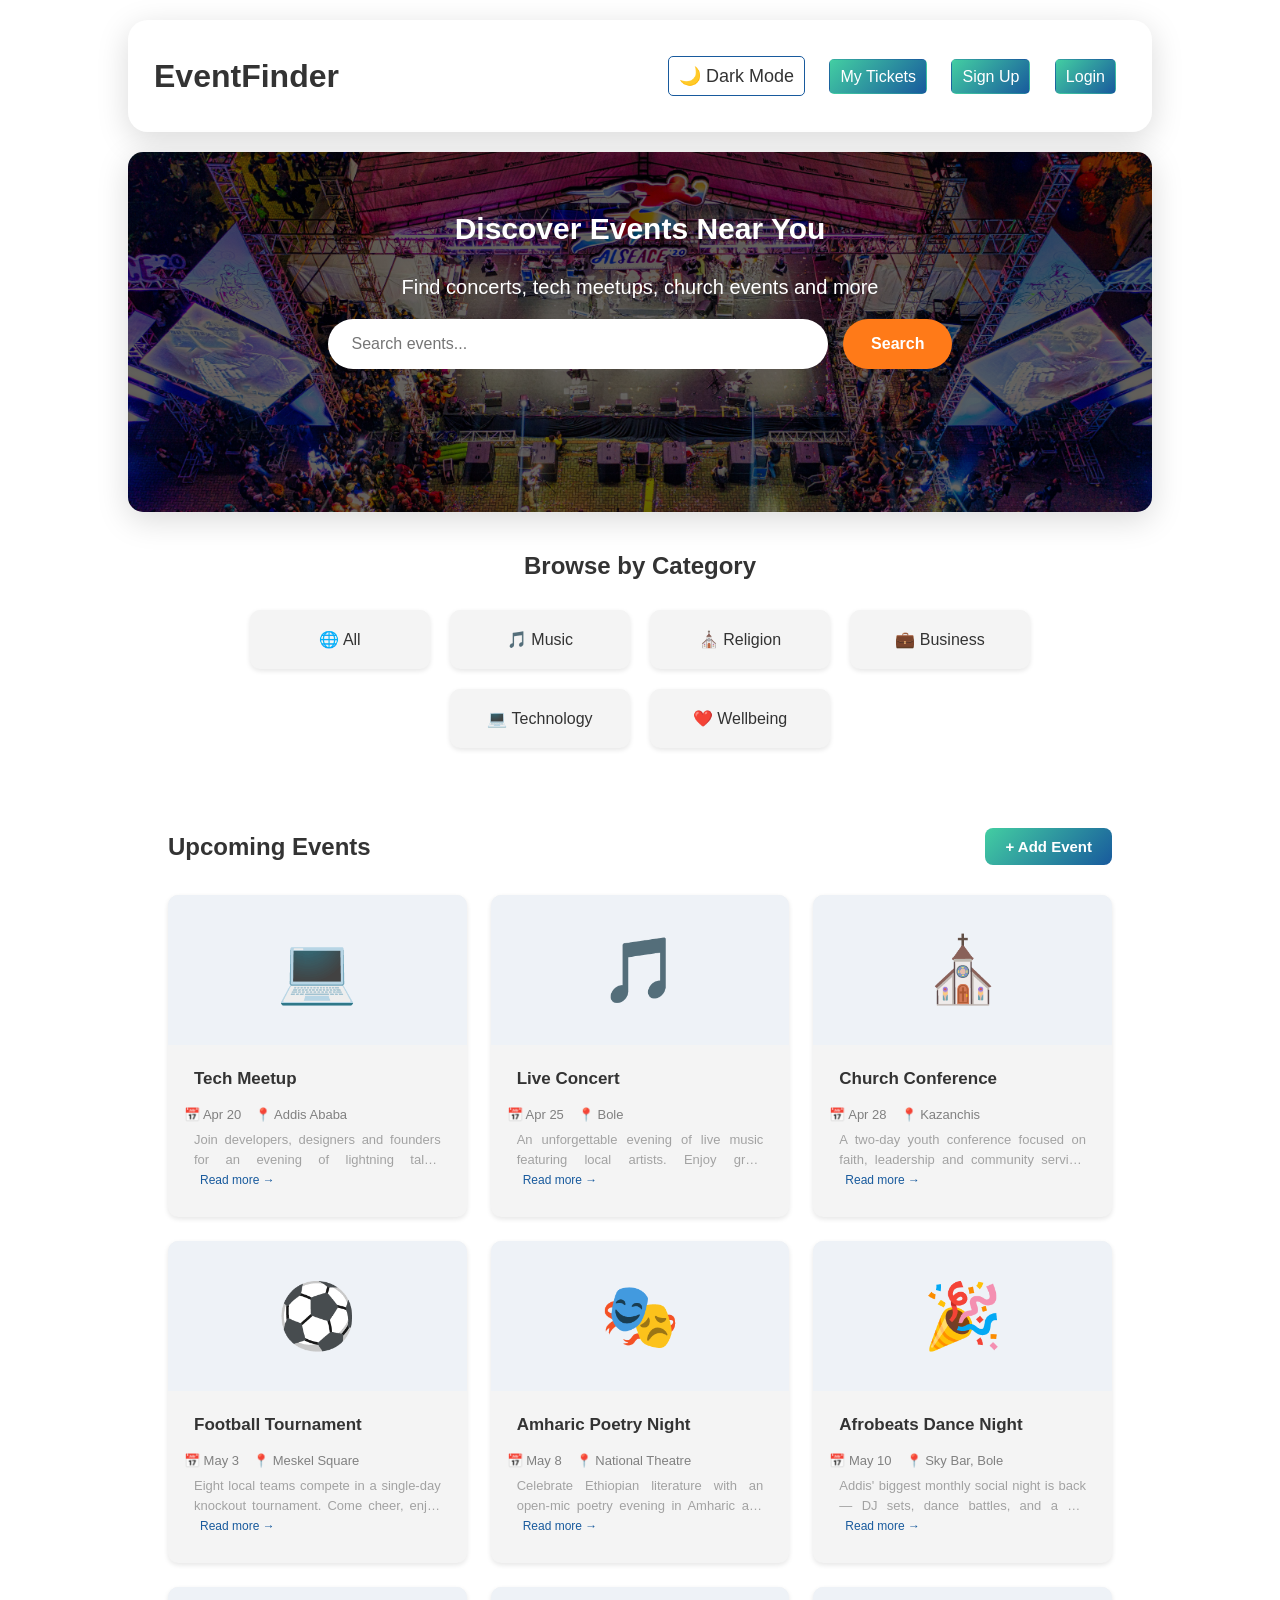
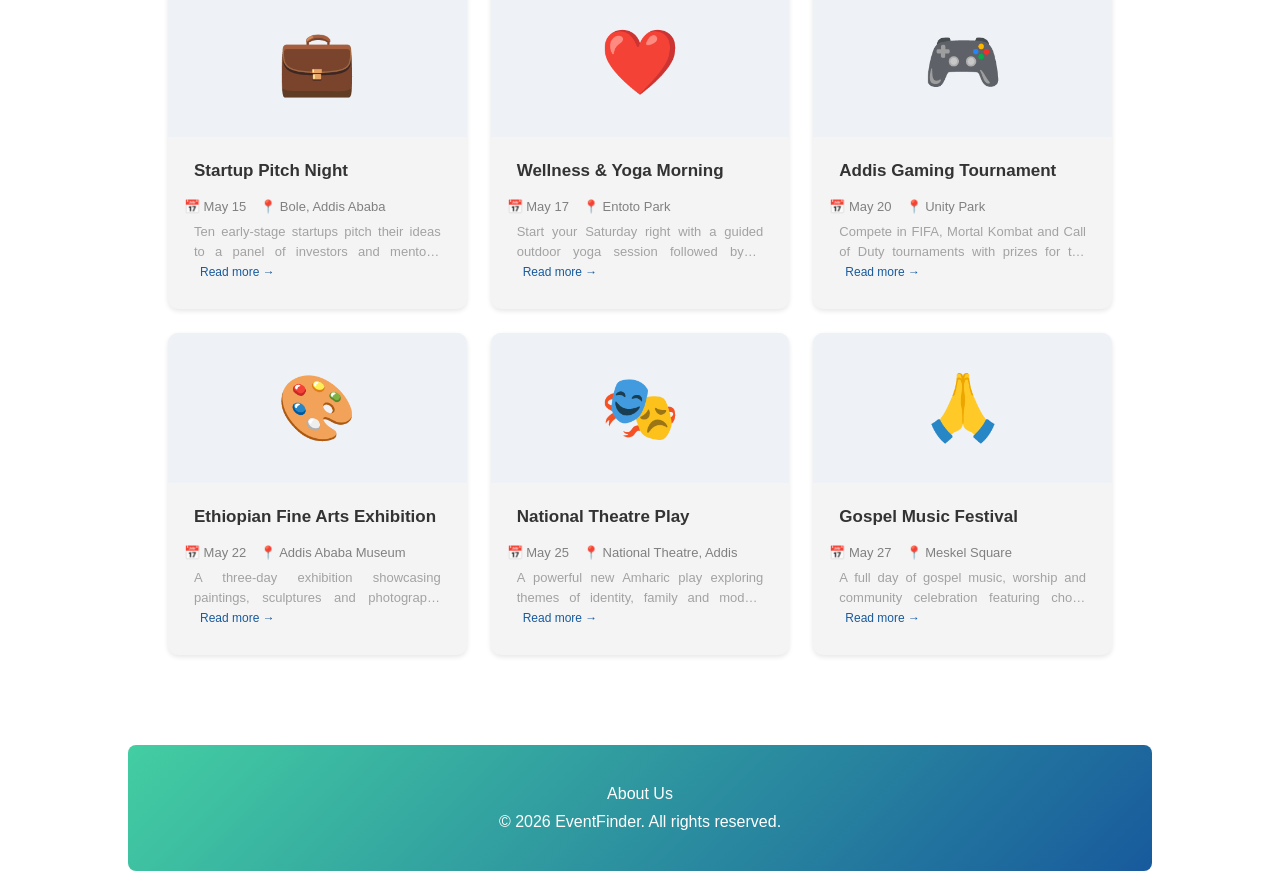
==== index.html @ dfc0f9f6 "final" ====
<!doctype html>
<html lang="en">
  <head>
    <meta charset="UTF-8" />
    <title>Local Event Finder</title>
    <link rel="stylesheet" href="styles/base.css" />
    <link rel="stylesheet" href="styles/responsiveness.css" />
  </head>
  <body>
    <!-- Navbar -->
    <header class="navbar">
      <h1 class="logo">EventFinder</h1>
      <nav>
        <button id="theme-toggle">🌙 Dark Mode</button>
        <a href="my-tickets.html">My Tickets</a>
        <a href="signup.html">Sign Up</a>
        <a href="login.html">Login</a>
      </nav>
    </header>

    <!-- Hero Section -->
    <section class="hero">
      <h2>Discover Events Near You</h2>
      <p>Find concerts, tech meetups, church events and more</p>

      <div class="search-box">
        <input
          type="text"
          id="search-input"
          placeholder="Search events..."
          oninput="searchEvents()"
        />
        <button onclick="searchEvents()">Search</button>
      </div>
    </section>

    <!-- Categories -->
    <section class="categories">
      <h2>Browse by Category</h2>
      <div class="category-list">
        <div class="card" onclick="filterByCategory('all')">🌐 All</div>
        <div class="card" onclick="filterByCategory('music')">🎵 Music</div>
        <div class="card" onclick="filterByCategory('religion')">
          ⛪️ Religion
        </div>
        <div class="card" onclick="filterByCategory('business')">
          💼 Business
        </div>
        <div class="card" onclick="filterByCategory('tech')">💻 Technology</div>
        <div class="card" onclick="filterByCategory('health')">
          ❤️ Wellbeing
        </div>
      </div>
    </section>

    <!-- Events Section -->
    <section class="events">
      <div class="events-header">
        <h2 id="explore">Upcoming Events</h2>
        <button class="add-event-btn" onclick="openAddEventForm()">
          + Add Event
        </button>
      </div>
      <div class="event-grid">
        <div class="event-card" onclick="openModal('tech')">
          <div class="card-img">💻</div>
          <div class="card-body">
            <h3>Tech Meetup</h3>
            <div class="card-meta">
              <span>📅 Apr 20</span>
              <span>📍 Addis Ababa</span>
            </div>
            <p class="card-desc">
              Join developers, designers and founders for an evening of
              lightning talks, networking and demos of the latest projects built
              right here in Addis. Bring your laptop, ideas, and business cards
              — this is one evening you don't want to miss.
            </p>
            <span class="read-more">Read more →</span>
          </div>
        </div>

        <div class="event-card" onclick="openModal('concert')">
          <div class="card-img">🎵</div>
          <div class="card-body">
            <h3>Live Concert</h3>
            <div class="card-meta">
              <span>📅 Apr 25</span>
              <span>📍 Bole</span>
            </div>
            <p class="card-desc">
              An unforgettable evening of live music featuring local artists.
              Enjoy great performances, food stalls, and a vibrant crowd. Doors
              open at 7:00 PM. Come early to grab the best spots near the stage.
            </p>
            <span class="read-more">Read more →</span>
          </div>
        </div>

        <div class="event-card" onclick="openModal('church')">
          <div class="card-img">⛪️</div>
          <div class="card-body">
            <h3>Church Conference</h3>
            <div class="card-meta">
              <span>📅 Apr 28</span>
              <span>📍 Kazanchis</span>
            </div>
            <p class="card-desc">
              A two-day youth conference focused on faith, leadership and
              community service. Featuring workshops, worship sessions and
              keynote speakers from across Ethiopia.
            </p>
            <span class="read-more">Read more →</span>
          </div>
        </div>

        <div class="event-card" onclick="openModal('football')">
          <div class="card-img">⚽️</div>
          <div class="card-body">
            <h3>Football Tournament</h3>
            <div class="card-meta">
              <span>📅 May 3</span>
              <span>📍 Meskel Square</span>
            </div>
            <p class="card-desc">
              Eight local teams compete in a single-day knockout tournament.
              Come cheer, enjoy street food stalls, and join the mini-skills
              challenge at halftime. Entry is 50 ETB.
            </p>
            <span class="read-more">Read more →</span>
          </div>
        </div>

        <div class="event-card" onclick="openModal('poetry')">
          <div class="card-img">🎭</div>
          <div class="card-body">
            <h3>Amharic Poetry Night</h3>
            <div class="card-meta">
              <span>📅 May 8</span>
              <span>📍 National Theatre</span>
            </div>
            <p class="card-desc">
              Celebrate Ethiopian literature with an open-mic poetry evening in
              Amharic and Tigrinya. New voices welcome — sign up to read at the
              door. Light refreshments served.
            </p>
            <span class="read-more">Read more →</span>
          </div>
        </div>

        <div class="event-card" onclick="openModal('dance')">
          <div class="card-img">🎉</div>
          <div class="card-body">
            <h3>Afrobeats Dance Night</h3>
            <div class="card-meta">
              <span>📅 May 10</span>
              <span>📍 Sky Bar, Bole</span>
            </div>
            <p class="card-desc">
              Addis' biggest monthly social night is back — DJ sets, dance
              battles, and a bar serving cocktails all night. 21+ only. Tickets
              sell out fast so grab yours early.
            </p>
            <span class="read-more">Read more →</span>
          </div>
        </div>

        <div class="event-card" onclick="openModal('business')">
          <div class="card-img">💼</div>
          <div class="card-body">
            <h3>Startup Pitch Night</h3>
            <div class="card-meta">
              <span>📅 May 15</span>
              <span>📍 Bole, Addis Ababa</span>
            </div>
            <p class="card-desc">
              Ten early-stage startups pitch their ideas to a panel of investors
              and mentors. Network with founders and the local business
              community after the pitches. Free entry for audience members.
            </p>
            <span class="read-more">Read more →</span>
          </div>
        </div>

        <div class="event-card" onclick="openModal('health')">
          <div class="card-img">❤️</div>
          <div class="card-body">
            <h3>Wellness & Yoga Morning</h3>
            <div class="card-meta">
              <span>📅 May 17</span>
              <span>📍 Entoto Park</span>
            </div>
            <p class="card-desc">
              Start your Saturday right with a guided outdoor yoga session
              followed by a nutrition talk and healthy breakfast. Open to all
              fitness levels. Bring your mat and a friend.
            </p>
            <span class="read-more">Read more →</span>
          </div>
        </div>

        <div class="event-card" onclick="openModal('gaming')">
          <div class="card-img">🎮</div>
          <div class="card-body">
            <h3>Addis Gaming Tournament</h3>
            <div class="card-meta">
              <span>📅 May 20</span>
              <span>📍 Unity Park</span>
            </div>
            <p class="card-desc">
              Compete in FIFA, Mortal Kombat and Call of Duty tournaments with
              prizes for top players. Casual gaming stations also available.
              Food and drinks on site all day long.
            </p>
            <span class="read-more">Read more →</span>
          </div>
        </div>

        <div class="event-card" onclick="openModal('finearts')">
          <div class="card-img">🎨</div>
          <div class="card-body">
            <h3>Ethiopian Fine Arts Exhibition</h3>
            <div class="card-meta">
              <span>📅 May 22</span>
              <span>📍 Addis Ababa Museum</span>
            </div>
            <p class="card-desc">
              A three-day exhibition showcasing paintings, sculptures and
              photography from over 30 Ethiopian artists. Guided tours every two
              hours. Entry is 80 ETB.
            </p>
            <span class="read-more">Read more →</span>
          </div>
        </div>

        <div class="event-card" onclick="openModal('theatre')">
          <div class="card-img">🎭</div>
          <div class="card-body">
            <h3>National Theatre Play</h3>
            <div class="card-meta">
              <span>📅 May 25</span>
              <span>📍 National Theatre, Addis</span>
            </div>
            <p class="card-desc">
              A powerful new Amharic play exploring themes of identity, family
              and modern Ethiopian life. Performed over three nights. Book your
              seat early as it sells out fast.
            </p>
            <span class="read-more">Read more →</span>
          </div>
        </div>

        <div class="event-card" onclick="openModal('gospel')">
          <div class="card-img">🙏</div>
          <div class="card-body">
            <h3>Gospel Music Festival</h3>
            <div class="card-meta">
              <span>📅 May 27</span>
              <span>📍 Meskel Square</span>
            </div>
            <p class="card-desc">
              A full day of gospel music, worship and community celebration
              featuring choirs and solo artists from across Ethiopia. Free entry
              for all. Come with family and friends.
            </p>
            <span class="read-more">Read more →</span>
          </div>
        </div>
      </div>
    </section>

    <!-- Footer -->
    <footer>
      <a href="about-us.html">About Us</a>
      <p>© 2026 EventFinder. All rights reserved.</p>
    </footer>

    <script src="scripts/theme.js"></script>

    <!-- ADD EVENT FORM -->
    <div
      id="add-event-overlay"
      onclick="closeAddEventForm(event)"
      style="
        display: none;
        position: fixed;
        inset: 0;
        background: rgba(0, 0, 0, 0.6);
        z-index: 999;
        align-items: center;
        justify-content: center;
        padding: 20px;
      "
    >
      <div
        style="
          background: #fff;
          border-radius: 16px;
          max-width: 500px;
          width: 100%;
          position: relative;
          padding: 30px;
        "
      >
        <button
          onclick="closeAddEventFormDirect()"
          style="
            position: absolute;
            top: 12px;
            right: 14px;
            background: rgba(0, 0, 0, 0.4);
            color: #fff;
            border: none;
            border-radius: 50%;
            width: 32px;
            height: 32px;
            font-size: 16px;
            cursor: pointer;
          "
        >
          ✕
        </button>

        <h2 style="margin-bottom: 20px">➕ Add New Event</h2>

        <div class="form-group">
          <label>Event Name</label>
          <input
            type="text"
            id="new-event-name"
            placeholder="e.g. Jazz Night in Addis"
          />
        </div>

        <div class="form-group">
          <label>Category</label>
          <select
            id="new-event-category"
            style="
              width: 100%;
              padding: 12px;
              border: 1px solid #ddd;
              border-radius: 8px;
              font-size: 14px;
              background: var(--bg);
              color: var(--text);
            "
          >
            <option value="music">🎵 Music</option>
            <option value="religion">⛪️ Religion</option>
            <option value="business">💼 Business</option>
            <option value="tech">💻 Technology</option>
            <option value="health">❤️ Wellbeing</option>
            <option value="sports">⚽️ Sports</option>
            <option value="theatre">🎭 Theatre</option>
            <option value="finearts">🎨 Fine Arts</option>
            <option value="gaming">🎮 Gaming</option>
            <option value="social">🎉 Social</option>
          </select>
        </div>

        <div class="form-group">
          <label>Location</label>
          <input
            type="text"
            id="new-event-location"
            placeholder="e.g. Bole, Addis Ababa"
          />
        </div>

        <div class="form-group">
          <label>Date</label>
          <input type="date" id="new-event-date" />
        </div>

        <div class="form-group">
          <label>Description</label>
          <textarea
            id="new-event-desc"
            placeholder="Describe the event..."
            style="
              width: 100%;
              padding: 12px;
              border: 1px solid #ddd;
              border-radius: 8px;
              font-size: 14px;
              background: var(--bg);
              color: var(--text);
              height: 100px;
              resize: none;
            "
          ></textarea>
        </div>

        <p
          id="add-event-error"
          style="color: #e74c3c; font-size: 13px; min-height: 18px"
        ></p>

        <button
          id="add-event"
          onclick="submitNewEvent()"
          style="
            width: 100%;
            padding: 13px;
            background: linear-gradient(135deg, #43cea2, #185a9d);
            color: white;
            border: none;
            border-radius: 8px;
            font-size: 16px;
            font-weight: bold;
            cursor: pointer;
            margin-top: 5px;
          "
        >
          Add Event
        </button>
      </div>
    </div>

    <!-- MODAL -->
    <div
      id="modal-overlay"
      onclick="closeModal(event)"
      style="
        display: none;
        position: fixed;
        inset: 0;
        background: rgba(0, 0, 0, 0.6);
        z-index: 999;
        align-items: center;
        justify-content: center;
        padding: 20px;
      "
    >
      <div
        style="
          background: #fff;
          color: #000;
          border-radius: 16px;
          max-width: 500px;
          width: 100%;
          position: relative;
          overflow: hidden;
        "
      >
        <button
          onclick="closeModalDirect()"
          style="
            position: absolute;
            top: 12px;
            right: 14px;
            background: rgba(0, 0, 0, 0.4);
            color: #fff;
            border: none;
            border-radius: 50%;
            width: 32px;
            height: 32px;
            font-size: 16px;
            cursor: pointer;
          "
        >
          ✕
        </button>
        <img
          id="modal-img"
          src=""
          style="width: 100%; height: 200px; object-fit: cover"
        />
        <div id="modal-content" style="padding: 22px">
          <h2 id="modal-title" style="color: rgb(0, 0, 0); margin-bottom: 10px"></h2>
          <p
            id="modal-location"
            style="color: rgb(0, 0, 0); font-size: 14px; margin-bottom: 14px"
          ></p>
          <p
            id="modal-desc"
            style="color: rgb(0, 0, 0); font-size: 15px; line-height: 1.7; margin-bottom: 18px"
          ></p>
          <button
            style="
              width: 100%;
              padding: 12px;
              background: linear-gradient(135deg, #43cea2, #185a9d);
              color: #fff;
              border: none;
              border-radius: 8px;
              font-size: 15px;
              cursor: pointer;
              font-weight: 600;
            "
            class="register-btn" onclick="redirectToRegistrationWithPrice(this)"          >
            🎟 Register / Get Tickets
          </button>
        </div>
      </div>
    </div>

    <script src="scripts/main.js"></script>
  </body>
</html>
---- styles/base.css ----
:root {
  --bg: #ffffff;
  --text: #333333;
  --card: #f4f4f4;
  --primary: #185a9d;
  --nav-link-text: #ffffff;
}

.dark-mode {
  --bg: #121212;
  --text: #f5f5f5;
  --card: #1e1e1e;
  --primary: #ff7a18;
  --nav-link-text: #ffffff;
}

.dark-mode .category-list {
  color: #ffffff;
}

.dark-mode #modal-content {
  color: #000;
}

* {
  margin: 0%;
  padding: 0;
  box-sizing: border-box;
  font-family: Arial, sans-serif;
}

body {
  margin: 0% 10%;
  background-color: var(--bg);
  color: var(--text);
}

/* Navbar */
.navbar {
  display: flex;
  justify-content: space-between;
  align-items: center;
  padding: 35px 25px;
  margin: 20px auto;
  border-radius: 20px;
  backdrop-filter: blur(12px);
  -webkit-backdrop-filter: blur(12px);
  background: rgba(255, 255, 255, 0.15);
  border: 1px solid rgba(255, 255, 255, 0.2);
  box-shadow: 0 8px 32px rgba(0, 0, 0, 0.15);
  width: 100%;
  transition: all 0.3s ease;
}

#theme-toggle {
  background: transparent;
  border: 1px solid #185a9d;
  font-size: 18px;
  cursor: pointer;
  color: var(--text);
  margin: 0px 10px;
  padding: 8px 10px;
  border-radius: 5px;
}
.navbar a {
  margin-left: 40px;
  text-decoration: none;
  color: var(--nav-link-text);
  font-size: 16px;
  margin: 0px 10px;
  padding: 8px 10px;
  border-radius: 5px;
  border: 1px solid transparent;
  background: linear-gradient(135deg, #43cea2, #185a9d);
  transition: all 0.3s ease;
}

.navbar a:hover {
  border-bottom: 2px solid #ff7a18;
}

/* Hero */
.hero {
  backdrop-filter: blur(12px);
  -webkit-backdrop-filter: blur(12px);
  background: rgba(255, 255, 255, 0.15);

  box-shadow: 0 8px 32px rgba(0, 0, 0, 0.15);
  transition: all 0.3s ease;

  text-align: center;
  padding: 100px, 40px;
  border-radius: 15px;
  min-height: 40vh;
  font-size: 20px;
  background-image:
    linear-gradient(rgba(0, 0, 0, 0.6), rgba(0, 0, 0, 0.6)),
    url("../assets/images/hero.jpg");

  background-color: #185a9d;
  color: white;
  background-size: cover;
  background-position: center;
  background-repeat: no-repeat;
}

.search-box {
  margin-top: 20px;
}

.search-box input {
  padding: 16px 24px;
  width: 500px;
  border: none;
  border-radius: 30px;
  font-size: 16px;
  outline: none;
}

.search-box button {
  padding: 16px 28px;
  border: none;
  font-size: 16px;
  background: #ff7a18;
  color: white;
  border-radius: 30px;
  cursor: pointer;
  margin-left: 10px;
  font-weight: bold;
}

/* Categories */
.categories {
  padding: 40px;
  text-align: center;
}

.category-list {
  display: flex;
  flex-wrap: wrap;
  justify-content: center;
  gap: 20px;
  margin-top: 20px;
}
.card {
  padding: 20px;
  background: var(--card);
  border-radius: 10px;
  width: 180px;
  box-shadow: 0 2px 5px rgba(0, 0, 0, 0.1);
}

/* Events */
.events {
  padding: 40px;
}

.event-grid {
  display: grid;
  grid-template-columns: repeat(3, 1fr);
  gap: 24px;
  margin: 30px 0px;
}

.event-card {
  background: var(--card);
  border-radius: 10px;
  overflow: hidden;
  box-shadow: 0 2px 5px rgba(0, 0, 0, 0.1);
}

.event-card img {
  width: 100%;
}

.event-card h3 {
  padding: 10px;
}

.event-card p {
  padding: 0 10px 10px;
  color: gray;
}

.categories-container {
  max-width: 900px;
  margin: 30px auto;
  background: var(--card);
  border-radius: 10px;
  padding: 20px;
}

/* Header */
.categories-header {
  display: flex;
  justify-content: center;
  align-items: center;
  margin-bottom: 20px;
}

.close-btn {
  cursor: pointer;
  font-size: 18px;
}

.card-desc {
  text-decoration: none;
  text-align: justify;
}

/* Grid */
.categories-grid {
  display: grid;
  align-items: center;
  justify-content: center;
  grid-template-columns: repeat(2, 0fr);
  gap: 25px;
}

/* Category Item */
.category {
  display: flex;
  justify-content: center;
  align-items: center;
  text-align: center;
  cursor: pointer;
  transition: 0.2s;
  font-size: 24px;
  width: 200px;
  height: 140px;
  object-fit: contain;
  margin-bottom: 10px;
  border: 1px #222 solid;
  border-radius: 5px;
}

.category p {
  font-size: 24px;
}

.category p {
  font-size: 14px;
  color: #333;
}

/* Hover Effect */
.category:hover {
  transform: scale(1.05);
}

/* SECTION BASE */
section {
  padding: 60px 40px;
}

h2 {
  text-align: center;
  margin-bottom: 30px;
}

/* 🎯 Categories */
.category-grid {
  display: flex;
  justify-content: center;
  gap: 20px;
}

.category-grid .card {
  padding: 20px;
  border-radius: 12px;
  color: white;
  width: 120px;
  text-align: center;
  font-weight: bold;
}

.category-list .card {
  background: var(--card);
  color: var(--text);
}

.card:hover,
.event-card:hover,
button:hover {
  transform: translateY(-5px);
  transition: 0.3s;
  cursor: pointer;
}

.one button {
  margin-top: 25px;
}

/* Footer */
footer {
  text-align: center;
  padding: 20px;
  border-radius: 8px;
  margin: 20px 0;
  background: linear-gradient(135deg, #43cea2, #185a9d);
  color: white;
  display: flex;
  flex-direction: column;
  align-items: center;
  padding: 40px;
  gap: 10px;
}

footer a {
  text-decoration: none;
  color: #fff;
}
/* event card image area */
.card-img {
  width: 100%;
  height: 150px;
  display: flex;
  align-items: center;
  justify-content: center;
  font-size: 64px;
  background: #eef2f7;
}
.dark-mode .card-img {
  background: #2a2a2a;
}

/* card body padding */
.card-body {
  padding: 14px 16px 18px;
}
.card-body h3 {
  font-size: 17px;
  margin-bottom: 8px;
}

/* date and location row */
.card-meta {
  display: flex;
  gap: 14px;
  font-size: 13px;
  color: gray;
  margin-bottom: 8px;
}

/* description preview — cuts off at 2 lines with ... */
.card-desc {
  font-size: 13px;
  line-height: 1.5;
  opacity: 0.7;
  display: -webkit-box;
  -webkit-line-clamp: 2;
  -webkit-box-orient: vertical;
  overflow: hidden;
  max-height: 3em;
}
.card-desc {
  display: -webkit-box;
  -webkit-line-clamp: 2;
  -webkit-box-orient: vertical;
  overflow: hidden;
}
.read-more {
  font-size: 12px;
  color: #185a9d;
  cursor: pointer;
  display: inline-block;
  margin-top: 4px;
  padding: 0 16px 12px;
}
/* Auth Pages */
.auth-section {
  display: flex;
  justify-content: center;
  align-items: center;
  padding: 60px 20px;
}

.auth-box {
  background: var(--card);
  border-radius: 16px;
  padding: 40px;
  width: 100%;
  max-width: 450px;
  box-shadow: 0 4px 20px rgba(0, 0, 0, 0.1);
  text-align: center;
}

.auth-box h2 {
  margin-bottom: 8px;
}

.auth-sub {
  color: gray;
  font-size: 14px;
  margin-bottom: 30px;
}

.auth-form {
  text-align: left;
}

.form-group {
  margin-bottom: 20px;
}

.form-group label {
  display: block;
  font-size: 14px;
  font-weight: bold;
  margin-bottom: 6px;
}

.form-group input {
  width: 100%;
  padding: 12px;
  border: 1px solid #ddd;
  border-radius: 8px;
  font-size: 14px;
  background: var(--bg);
  color: var(--text);
}

.auth-btn {
  width: 100%;
  padding: 13px;
  background: linear-gradient(135deg, #43cea2, #185a9d);
  color: white;
  border: none;
  border-radius: 8px;
  font-size: 16px;
  font-weight: bold;
  cursor: pointer;
  margin-top: 10px;
}

.auth-error {
  color: #e74c3c;
  font-size: 13px;
  margin-bottom: 10px;
  min-height: 18px;
}

.auth-success {
  color: #27ae60;
  font-size: 13px;
  margin-bottom: 10px;
  min-height: 18px;
}

.auth-switch {
  text-align: center;
  margin-top: 20px;
  font-size: 14px;
  color: gray;
}

.auth-switch a {
  color: #185a9d;
  text-decoration: none;
  font-weight: bold;
}
/* Events Header */
.events-header {
  display: flex;
  justify-content: space-between;
  align-items: center;
  margin-bottom: 10px;
}

.events-header h2 {
  margin-bottom: 0;
}

.add-event-btn {
  padding: 10px 20px;
  background: linear-gradient(135deg, #43cea2, #185a9d);
  color: white;
  border: none;
  border-radius: 8px;
  font-size: 15px;
  font-weight: bold;
  cursor: pointer;
}
/* Edit and Delete buttons on user cards */
.user-card-actions {
  display: flex;
  gap: 8px;
  margin-top: 10px;
  padding-bottom: 4px;
}

.edit-btn {
  flex: 1;
  padding: 6px;
  background: #185a9d;
  color: white;
  border: none;
  border-radius: 6px;
  font-size: 12px;
  cursor: pointer;
}

.delete-btn {
  flex: 1;
  padding: 6px;
  background: #e74c3c;
  color: white;
  border: none;
  border-radius: 6px;
  font-size: 12px;
  cursor: pointer;
}
---- styles/responsiveness.css ----
/* ============================================
   UNIFIED RESPONSIVE DESIGN
   Handles: Home, About, Categories, Login, Signup
   ============================================ */

/* Tablet Styles (max-width: 768px) */
@media (max-width: 768px) {
  /* General Layout */
  body {
    margin: 0% 3% !important;
  }

  section {
    padding: 40px 20px !important;
  }

  /* Navbar */
  .navbar {
    flex-direction: column;
    gap: 15px;
    text-align: center;
    padding: 20px 15px !important;
    margin: 15px 0px !important;
  }

  .navbar nav {
    display: flex;
    flex-wrap: wrap;
    justify-content: center;
    gap: 10px;
  }

  .navbar a,
  #theme-toggle {
    margin: 0 !important;
    padding: 8px 12px !important;
    font-size: 14px;
  }

  /* Hero Section (Home & Categories pages) */
  .hero {
    padding: 50px 20px !important;
    min-height: 35vh;
  }

  .hero h2 {
    font-size: 24px;
  }

  .hero p {
    font-size: 16px;
  }

  .search-box {
    display: flex;
    flex-direction: column;
    gap: 12px;
    align-items: center;
  }

  .search-box input {
    width: 90%;
    margin-left: 0 !important;
  }

  .search-box button {
    width: 90%;
    margin-left: 0 !important;
  }

  /* Categories Grid (Home page) */
  .category-list {
    gap: 12px;
  }

  .category-list .card {
    width: 100px;
    padding: 12px;
    font-size: 14px;
  }

  /* Events Grid (Home page) */
  .event-grid {
    grid-template-columns: repeat(2, 1fr) !important;
    gap: 16px;
  }

  .events {
    padding: 20px !important;
  }

  .events-header {
    flex-direction: column;
    gap: 12px;
    text-align: center;
  }

  .events-header h2 {
    margin-bottom: 0;
  }

  .add-event-btn {
    width: 100%;
    max-width: 200px;
  }

  /* Cards */
  .card-img {
    height: 120px;
    font-size: 48px;
  }

  .card-body {
    padding: 10px 12px 14px;
  }

  .card-body h3 {
    font-size: 16px;
  }

  .card-meta {
    flex-wrap: wrap;
    gap: 8px;
    font-size: 11px;
  }

  /* Categories Page (categories.html) */
  .categories-container {
    margin: 20px auto !important;
    padding: 20px !important;
  }

  .categories-grid {
    grid-template-columns: repeat(2, 1fr) !important;
    gap: 15px;
  }

  .category {
    width: 100% !important;
    height: 100px !important;
    font-size: 18px;
  }

  .category p {
    font-size: 14px;
  }

  /* About Page */
  .about-main {
    padding: 50px 5% !important;
  }

  .about-wrapper {
    flex-direction: column;
    gap: 40px;
    text-align: center;
  }

  .about-content {
    max-width: 100%;
  }

  .about-content h2 {
    font-size: 2rem;
  }

  .about-features {
    grid-template-columns: 1fr !important;
    gap: 15px;
  }

  .feature {
    padding: 12px;
  }

  .about-stats {
    justify-content: center;
    gap: 20px;
  }

  .about-stats h3 {
    font-size: 1.5rem;
  }

  .about-cta {
    justify-content: center;
  }

  .about-visual img {
    max-width: 100%;
  }

  /* Auth Pages (Login & Signup) */
  .auth-section {
    padding: 40px 20px !important;
  }

  .auth-box {
    padding: 25px 20px !important;
    margin: 0 10px;
  }

  .auth-box h2 {
    font-size: 24px;
  }

  /* Modal & Form */
  #modal-overlay .modal-container,
  #add-event-overlay > div {
    max-width: 95%;
  }

  /* Footer */
  footer {
    padding: 30px 20px !important;
    margin: 15px 0;
  }
}

/* Mobile Styles (max-width: 480px) */
@media (max-width: 480px) {
  /* General */
  body {
    margin: 0% 2% !important;
  }

  /* Navbar */
  .navbar h1.logo {
    font-size: 20px;
  }

  .navbar a,
  #theme-toggle {
    font-size: 12px;
    padding: 6px 10px !important;
  }

  /* Hero */
  .hero h2 {
    font-size: 20px;
  }

  .hero p {
    font-size: 14px;
  }

  .search-box input,
  .search-box button {
    width: 100%;
    padding: 12px 16px;
  }

  /* Events Grid - Single column */
  .event-grid {
    grid-template-columns: 1fr !important;
    gap: 16px;
  }

  /* Categories */
  .category-list .card {
    width: calc(50% - 10px);
    min-width: 80px;
  }

  .category-list {
    gap: 10px;
  }

  /* Categories Page */
  .categories-grid {
    grid-template-columns: 1fr !important;
  }

  .category {
    height: 80px !important;
    font-size: 16px;
  }

  /* Cards */
  .card-img {
    height: 100px;
    font-size: 40px;
  }

  .user-card-actions {
    flex-direction: column;
    gap: 6px;
  }

  .edit-btn,
  .delete-btn {
    padding: 8px;
    font-size: 13px;
  }

  /* About Page */
  .about-main {
    padding: 40px 4% !important;
  }

  .about-content h2 {
    font-size: 1.6rem;
  }

  .about-intro {
    font-size: 1rem;
  }

  .feature h4 {
    font-size: 1rem;
  }

  .feature p {
    font-size: 0.85rem;
  }

  .about-stats {
    flex-wrap: wrap;
    gap: 15px;
  }

  .about-stats h3 {
    font-size: 1.3rem;
  }

  .about-stats span {
    font-size: 0.75rem;
  }

  .about-cta {
    flex-direction: column;
    gap: 10px;
  }

  .primary-btn,
  .secondary-btn {
    width: 100%;
    padding: 10px;
  }

  /* Auth Pages */
  .auth-box {
    padding: 20px 15px !important;
  }

  .auth-box h2 {
    font-size: 22px;
  }

  .auth-sub {
    font-size: 13px;
  }

  .form-group input {
    padding: 10px;
  }

  .auth-btn {
    padding: 12px;
  }

  /* Buttons & Interactions */
  .add-event-btn {
    max-width: 100%;
  }

  /* Modal close button - easier to tap */
  #modal-overlay .close-modal,
  #add-event-overlay button {
    width: 36px;
    height: 36px;
    font-size: 18px;
  }

  /* Footer */
  footer {
    padding: 20px 15px !important;
  }
}


/* ============================================
   MEDIA QUERIES FOR REGISTRATION & MY-TICKETS PAGES
   ============================================ */

/* Tablet Styles (max-width: 768px) */
@media (max-width: 768px) {
  
  /* Registration Page */
  .auth-box {
    max-width: 90% !important;
    margin: 0 auto !important;
    padding: 25px 20px !important;
  }
  
  .auth-box h2 {
    font-size: 24px;
  }
  
  .event-summary {
    padding: 15px !important;
  }
  
  .event-summary h3 {
    font-size: 18px;
  }
  
  .event-summary p {
    font-size: 13px;
  }
  
  .ticket-option {
    padding: 12px !important;
  }
  
  .ticket-info h4 {
    font-size: 14px;
  }
  
  .ticket-info p {
    font-size: 11px;
  }
  
  .ticket-price {
    font-size: 16px;
  }
  
  .form-row {
    grid-template-columns: 1fr;
    gap: 10px;
  }
  
  .quantity-selector {
    justify-content: center;
  }
  
  .total-amount h3 {
    font-size: 16px;
  }
  
  .total-amount span {
    font-size: 20px;
  }
  
  .register-btn-submit {
    padding: 12px;
    font-size: 15px;
  }
  
  .payment-option {
    padding: 10px;
    font-size: 14px;
  }
  
  /* My Tickets Page */
  .tickets-container {
    margin: 20px auto !important;
    padding: 15px !important;
  }
  
  .tickets-container h2 {
    font-size: 24px;
  }
  
  .ticket-card {
    padding: 15px !important;
    margin-bottom: 15px;
  }
  
  .ticket-header h3 {
    font-size: 16px;
    max-width: 70%;
  }
  
  .ticket-badge {
    font-size: 10px;
    padding: 3px 10px;
  }
  
  .ticket-details {
    gap: 12px;
    font-size: 12px;
    margin: 10px 0;
    flex-wrap: wrap;
  }
  
  .ticket-details span {
    font-size: 12px;
  }
  
  .delete-ticket-btn {
    width: 28px;
    height: 28px;
    font-size: 16px;
    top: 12px;
    right: 12px;
  }
  
  .add-event-btn {
    width: 100%;
    padding: 10px;
    font-size: 14px;
  }
  
  /* Confirmation Modal */
  .confirm-content {
    max-width: 90%;
    margin: 0 20px;
    padding: 20px;
  }
  
  .confirm-content h3 {
    font-size: 18px;
  }
  
  .confirm-content p {
    font-size: 14px;
  }
  
  .confirm-buttons button {
    padding: 8px 16px;
    font-size: 14px;
  }
  
  /* Toast Notification */
  div[style*="position: fixed; bottom: 20px"] {
    font-size: 12px !important;
    padding: 10px 20px !important;
    width: 90%;
    text-align: center;
  }
}

/* Mobile Styles (max-width: 480px) */
@media (max-width: 480px) {
  
  /* Registration Page */
  .auth-box {
    max-width: 95% !important;
    padding: 20px 15px !important;
  }
  
  .auth-box h2 {
    font-size: 20px;
  }
  
  .auth-sub {
    font-size: 12px;
  }
  
  .event-summary {
    padding: 12px !important;
  }
  
  .event-summary h3 {
    font-size: 16px;
  }
  
  .event-summary p {
    font-size: 12px;
  }
  
  .ticket-types label {
    font-size: 14px;
  }
  
  .ticket-option {
    padding: 10px !important;
    flex-direction: column;
    text-align: center;
    gap: 8px;
  }
  
  .ticket-info h4 {
    font-size: 13px;
  }
  
  .ticket-info p {
    font-size: 10px;
  }
  
  .ticket-price {
    font-size: 14px;
  }
  
  .form-group label {
    font-size: 13px;
  }
  
  .form-group input {
    padding: 10px;
    font-size: 13px;
  }
  
  .quantity-selector {
    gap: 8px;
  }
  
  .quantity-btn {
    width: 28px;
    height: 28px;
    font-size: 16px;
  }
  
  .quantity-input {
    width: 45px;
    padding: 4px;
    font-size: 14px;
  }
  
  .total-amount {
    padding: 10px;
  }
  
  .total-amount h3 {
    font-size: 14px;
  }
  
  .total-amount span {
    font-size: 18px;
  }
  
  .register-btn-submit {
    padding: 10px;
    font-size: 14px;
  }
  
  .payment-option {
    padding: 8px;
    font-size: 13px;
  }
  
  .auth-switch {
    font-size: 12px;
  }
  
  /* My Tickets Page */
  .tickets-container h2 {
    font-size: 20px;
  }
  
  .ticket-card {
    padding: 12px !important;
  }
  
  .ticket-header {
    padding-right: 25px;
  }
  
  .ticket-header h3 {
    font-size: 14px;
    max-width: 65%;
  }
  
  .ticket-badge {
    font-size: 9px;
    padding: 2px 8px;
  }
  
  .ticket-details {
    gap: 8px;
    flex-direction: column;
    align-items: flex-start;
  }
  
  .ticket-details span {
    font-size: 11px;
  }
  
  .delete-ticket-btn {
    width: 24px;
    height: 24px;
    font-size: 14px;
    top: 10px;
    right: 10px;
  }
  
  .add-event-btn {
    padding: 8px;
    font-size: 13px;
  }
  
  .empty-tickets {
    padding: 40px 15px;
  }
  
  .empty-tickets p {
    font-size: 14px;
  }
  
  .browse-btn {
    padding: 10px 20px;
    font-size: 14px;
  }
  
  /* Confirmation Modal */
  .confirm-content {
    padding: 15px;
  }
  
  .confirm-content h3 {
    font-size: 16px;
  }
  
  .confirm-content p {
    font-size: 13px;
  }
  
  .confirm-buttons {
    gap: 10px;
    margin-top: 15px;
  }
  
  .confirm-buttons button {
    padding: 6px 14px;
    font-size: 13px;
  }
}

/* Landscape Mode for Mobile */
@media (max-width: 768px) and (orientation: landscape) {
  
  /* Registration Page */
  .auth-section {
    padding: 20px !important;
  }
  
  .auth-box {
    max-width: 80% !important;
  }
  
  .ticket-option {
    padding: 8px !important;
  }
  
  .event-summary {
    margin-bottom: 15px;
  }
  
  /* My Tickets Page */
  .tickets-container {
    margin: 15px auto !important;
  }
  
  .ticket-card {
    margin-bottom: 12px;
  }
  
  .ticket-details {
    flex-direction: row;
    flex-wrap: wrap;
  }
}

/* Tablet Landscape (1024px and below) */
@media (max-width: 1024px) and (min-width: 769px) {
  
  /* Registration Page */
  .auth-box {
    max-width: 500px !important;
  }
  
  /* My Tickets Page */
  .tickets-container {
    max-width: 700px;
  }
  
  .ticket-header h3 {
    font-size: 17px;
  }
}

/* High Resolution Mobile (with notch/gesture bar) */
@supports (padding: max(0px)) {
  @media (max-width: 480px) {
    .auth-box {
      padding-bottom: max(20px, env(safe-area-inset-bottom)) !important;
    }
    
    .confirm-content {
      margin-bottom: max(20px, env(safe-area-inset-bottom));
    }
  }
}
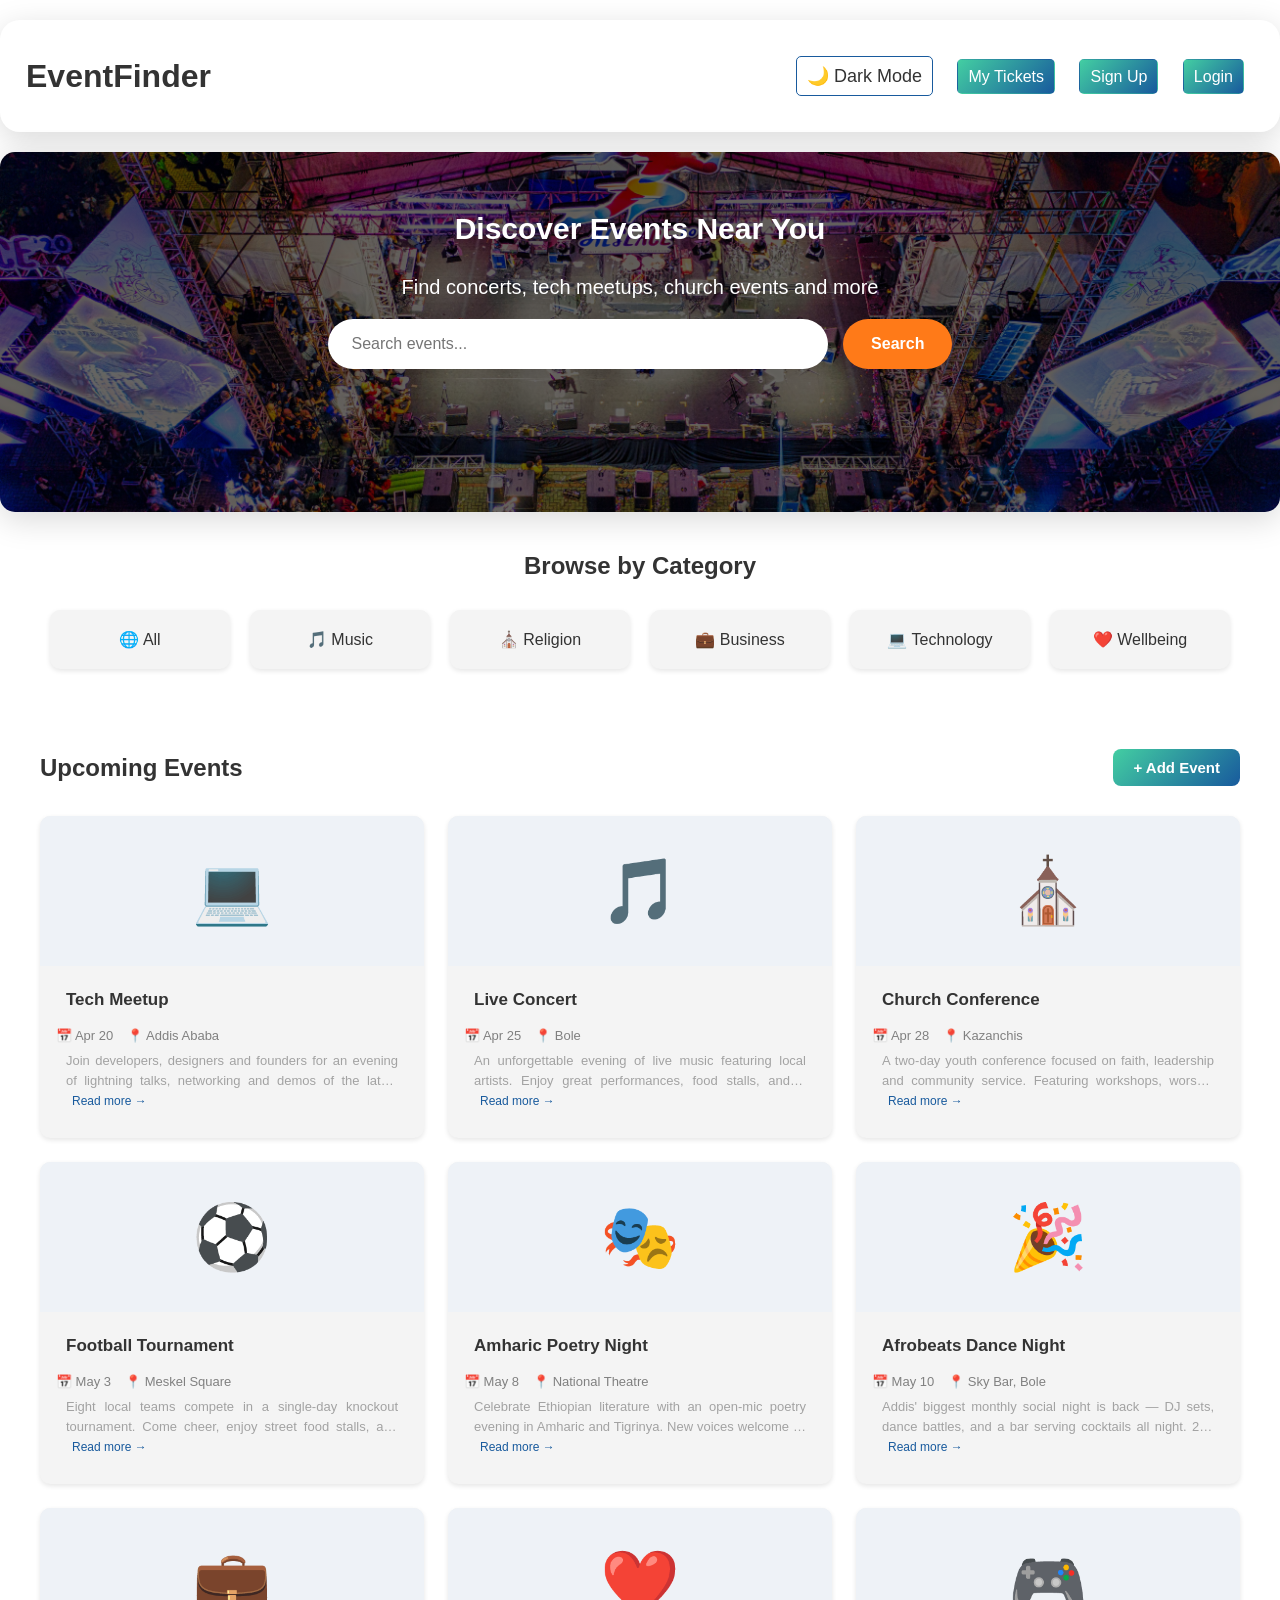
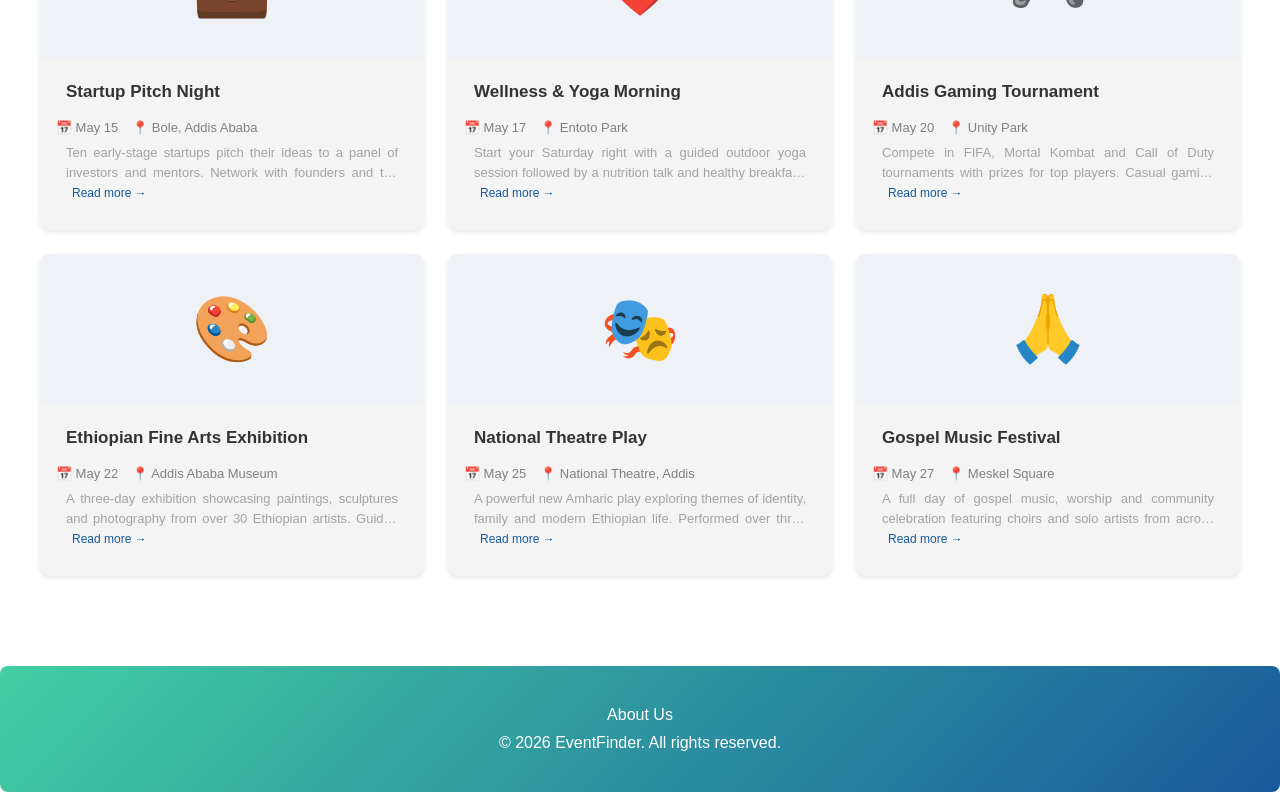
==== commit 2aee92a0: "final" ====
--- a/index.html
+++ b/index.html
@@ -4,6 +4,7 @@
     <meta charset="UTF-8" />
     <title>Local Event Finder</title>
     <link rel="stylesheet" href="styles/base.css" />
+    <link rel="stylesheet" href="styles/home-auth.css" />
     <link rel="stylesheet" href="styles/responsiveness.css" />
   </head>
   <body>
--- a/styles/responsiveness.css
+++ b/styles/responsiveness.css
@@ -1,17 +1,13 @@
-/* ============================================
-   UNIFIED RESPONSIVE DESIGN
-   Handles: Home, About, Categories, Login, Signup
-   ============================================ */
-
 /* Tablet Styles (max-width: 768px) */
 @media (max-width: 768px) {
   /* General Layout */
   body {
-    margin: 0% 3% !important;
+    margin: 0 !important;
+    padding: 0 15px !important;
   }
 
   section {
-    padding: 40px 20px !important;
+    padding: 30px 15px !important;
   }
 
   /* Navbar */
@@ -37,10 +33,10 @@
     font-size: 14px;
   }
 
-  /* Hero Section (Home & Categories pages) */
+  /* Hero Section - Homepage */
   .hero {
-    padding: 50px 20px !important;
-    min-height: 35vh;
+    padding: 40px 20px !important;
+    text-align: center;
   }
 
   .hero h2 {
@@ -54,49 +50,51 @@
   .search-box {
     display: flex;
     flex-direction: column;
-    gap: 12px;
+    gap: 10px;
     align-items: center;
+    width: 100%;
+    max-width: 400px;
+    margin: 0 auto;
   }
 
   .search-box input {
-    width: 90%;
+    width: 100%;
     margin-left: 0 !important;
   }
 
   .search-box button {
-    width: 90%;
+    width: 100%;
     margin-left: 0 !important;
   }
 
-  /* Categories Grid (Home page) */
+  /* Categories Section - Homepage */
   .category-list {
     gap: 12px;
+    justify-content: center;
   }
 
   .category-list .card {
-    width: 100px;
-    padding: 12px;
-    font-size: 14px;
-  }
-
-  /* Events Grid (Home page) */
+    width: calc(33.33% - 12px);
+    min-width: 90px;
+    padding: 12px 8px;
+    font-size: 13px;
+    text-align: center;
+  }
+
+  /* Events Grid - Homepage */
   .event-grid {
     grid-template-columns: repeat(2, 1fr) !important;
     gap: 16px;
   }
 
   .events {
-    padding: 20px !important;
+    padding: 20px 15px !important;
   }
 
   .events-header {
     flex-direction: column;
     gap: 12px;
     text-align: center;
-  }
-
-  .events-header h2 {
-    margin-bottom: 0;
   }
 
   .add-event-btn {
@@ -104,10 +102,10 @@
     max-width: 200px;
   }
 
-  /* Cards */
+  /* Event Cards */
   .card-img {
-    height: 120px;
-    font-size: 48px;
+    height: 110px;
+    font-size: 44px;
   }
 
   .card-body {
@@ -115,7 +113,7 @@
   }
 
   .card-body h3 {
-    font-size: 16px;
+    font-size: 15px;
   }
 
   .card-meta {
@@ -124,10 +122,10 @@
     font-size: 11px;
   }
 
-  /* Categories Page (categories.html) */
+  /* Categories Page */
   .categories-container {
-    margin: 20px auto !important;
-    padding: 20px !important;
+    margin: 20px 0 !important;
+    padding: 20px 15px !important;
   }
 
   .categories-grid {
@@ -141,18 +139,14 @@
     font-size: 18px;
   }
 
-  .category p {
-    font-size: 14px;
-  }
-
   /* About Page */
   .about-main {
-    padding: 50px 5% !important;
+    padding: 40px 20px !important;
   }
 
   .about-wrapper {
     flex-direction: column;
-    gap: 40px;
+    gap: 30px;
     text-align: center;
   }
 
@@ -161,16 +155,12 @@
   }
 
   .about-content h2 {
-    font-size: 2rem;
+    font-size: 1.8rem;
   }
 
   .about-features {
-    grid-template-columns: 1fr !important;
+    grid-template-columns: repeat(2, 1fr) !important;
     gap: 15px;
-  }
-
-  .feature {
-    padding: 12px;
   }
 
   .about-stats {
@@ -178,42 +168,78 @@
     gap: 20px;
   }
 
-  .about-stats h3 {
-    font-size: 1.5rem;
-  }
-
   .about-cta {
     justify-content: center;
   }
 
-  .about-visual img {
-    max-width: 100%;
-  }
-
-  /* Auth Pages (Login & Signup) */
+  /* Auth Pages (Login, Signup, Register) */
   .auth-section {
-    padding: 40px 20px !important;
+    padding: 40px 15px !important;
   }
 
   .auth-box {
+    max-width: 100% !important;
+    width: 100% !important;
     padding: 25px 20px !important;
-    margin: 0 10px;
+    margin: 0 auto !important;
+    box-sizing: border-box;
   }
 
   .auth-box h2 {
     font-size: 24px;
   }
 
-  /* Modal & Form */
+  /* Registration Page Specific */
+  .event-summary {
+    padding: 15px !important;
+  }
+
+  .ticket-option {
+    padding: 12px !important;
+  }
+
+  .form-row {
+    grid-template-columns: 1fr;
+    gap: 10px;
+  }
+
+  .quantity-selector {
+    justify-content: center;
+  }
+
+  /* My Tickets Page */
+  .tickets-container {
+    margin: 20px 0 !important;
+    padding: 15px !important;
+    width: 100% !important;
+  }
+
+  .ticket-card {
+    padding: 15px !important;
+  }
+
+  .ticket-header h3 {
+    font-size: 16px;
+  }
+
+  .delete-ticket-btn {
+    width: 28px;
+    height: 28px;
+    font-size: 16px;
+  }
+
+  /* Modal */
   #modal-overlay .modal-container,
   #add-event-overlay > div {
     max-width: 95%;
+    margin: 0 auto;
   }
 
   /* Footer */
   footer {
-    padding: 30px 20px !important;
+    padding: 25px 20px !important;
     margin: 15px 0;
+    text-align: center;
   }
 }
 
@@ -221,7 +247,11 @@
 @media (max-width: 480px) {
   /* General */
   body {
-    margin: 0% 2% !important;
+    padding: 0 10px !important;
+  }
+
+  section {
+    padding: 25px 10px !important;
   }
 
   /* Navbar */
@@ -235,7 +265,12 @@
     padding: 6px 10px !important;
   }
 
-  /* Hero */
+  /* Hero Section */
+  .hero {
+    padding: 30px 15px !important;
+    height: 20vh;
+  }
+
   .hero h2 {
     font-size: 20px;
   }
@@ -246,34 +281,24 @@
 
   .search-box input,
   .search-box button {
-    width: 100%;
     padding: 12px 16px;
   }
 
-  /* Events Grid - Single column */
+  /* Categories - 2 columns on mobile */
+  .category-list .card {
+    width: calc(50% - 10px);
+    min-width: auto;
+    font-size: 13px;
+  }
+
+  .category-list {
+    gap: 10px;
+  }
+
+  /* Events Grid - 1 column on mobile */
   .event-grid {
     grid-template-columns: 1fr !important;
     gap: 16px;
-  }
-
-  /* Categories */
-  .category-list .card {
-    width: calc(50% - 10px);
-    min-width: 80px;
-  }
-
-  .category-list {
-    gap: 10px;
-  }
-
-  /* Categories Page */
-  .categories-grid {
-    grid-template-columns: 1fr !important;
-  }
-
-  .category {
-    height: 80px !important;
-    font-size: 16px;
   }
 
   /* Cards */
@@ -282,6 +307,10 @@
     font-size: 40px;
   }
 
+  .card-body h3 {
+    font-size: 16px;
+  }
+
   .user-card-actions {
     flex-direction: column;
     gap: 6px;
@@ -293,25 +322,27 @@
     font-size: 13px;
   }
 
+  /* Categories Page */
+  .categories-grid {
+    grid-template-columns: 1fr !important;
+  }
+
+  .category {
+    height: 80px !important;
+    font-size: 16px;
+  }
+
   /* About Page */
   .about-main {
-    padding: 40px 4% !important;
+    padding: 30px 15px !important;
   }
 
   .about-content h2 {
-    font-size: 1.6rem;
-  }
-
-  .about-intro {
-    font-size: 1rem;
-  }
-
-  .feature h4 {
-    font-size: 1rem;
-  }
-
-  .feature p {
-    font-size: 0.85rem;
+    font-size: 1.5rem;
+  }
+
+  .about-features {
+    grid-template-columns: 1fr !important;
   }
 
   .about-stats {
@@ -320,11 +351,7 @@
   }
 
   .about-stats h3 {
-    font-size: 1.3rem;
-  }
-
-  .about-stats span {
-    font-size: 0.75rem;
+    font-size: 1.2rem;
   }
 
   .about-cta {
@@ -335,7 +362,6 @@
   .primary-btn,
   .secondary-btn {
     width: 100%;
-    padding: 10px;
   }
 
   /* Auth Pages */
@@ -359,12 +385,59 @@
     padding: 12px;
   }
 
-  /* Buttons & Interactions */
+  /* Registration Page */
+  .ticket-option {
+    flex-direction: column;
+    text-align: center;
+    gap: 8px;
+  }
+
+  .ticket-price {
+    font-size: 16px;
+  }
+
+  .quantity-btn {
+    width: 28px;
+    height: 28px;
+    font-size: 16px;
+  }
+
+  .quantity-input {
+    width: 45px;
+  }
+
+  .register-btn-submit {
+    padding: 10px;
+    font-size: 14px;
+  }
+
+  /* My Tickets Page */
+  .ticket-card {
+    padding: 12px !important;
+  }
+
+  .ticket-header h3 {
+    font-size: 14px;
+  }
+
+  .ticket-details {
+    flex-direction: column;
+    align-items: flex-start;
+    gap: 8px;
+  }
+
+  .delete-ticket-btn {
+    width: 24px;
+    height: 24px;
+    font-size: 14px;
+  }
+
   .add-event-btn {
-    max-width: 100%;
-  }
-
-  /* Modal close button - easier to tap */
+    padding: 8px;
+    font-size: 13px;
+  }
+
+  /* Modal close button */
   #modal-overlay .close-modal,
   #add-event-overlay button {
     width: 36px;
@@ -378,407 +451,78 @@
   }
 }
 
-
-/* ============================================
-   MEDIA QUERIES FOR REGISTRATION & MY-TICKETS PAGES
-   ============================================ */
-
-/* Tablet Styles (max-width: 768px) */
-@media (max-width: 768px) {
-  
-  /* Registration Page */
-  .auth-box {
-    max-width: 90% !important;
-    margin: 0 auto !important;
-    padding: 25px 20px !important;
-  }
-  
+/* Extra Small Devices (max-width: 360px) */
+@media (max-width: 360px) {
+  body {
+    padding: 0 8px !important;
+  }
+
+  .hero h2 {
+    font-size: 18px;
+  }
+
+  .category-list .card {
+    font-size: 11px;
+    padding: 8px;
+  }
+
+  .card-body h3 {
+    font-size: 14px;
+  }
+
   .auth-box h2 {
-    font-size: 24px;
-  }
-  
-  .event-summary {
-    padding: 15px !important;
-  }
-  
-  .event-summary h3 {
     font-size: 18px;
   }
-  
-  .event-summary p {
-    font-size: 13px;
-  }
-  
-  .ticket-option {
-    padding: 12px !important;
-  }
-  
-  .ticket-info h4 {
-    font-size: 14px;
-  }
-  
-  .ticket-info p {
-    font-size: 11px;
-  }
-  
-  .ticket-price {
-    font-size: 16px;
-  }
-  
-  .form-row {
-    grid-template-columns: 1fr;
-    gap: 10px;
-  }
-  
-  .quantity-selector {
-    justify-content: center;
-  }
-  
-  .total-amount h3 {
-    font-size: 16px;
-  }
-  
-  .total-amount span {
-    font-size: 20px;
-  }
-  
-  .register-btn-submit {
-    padding: 12px;
-    font-size: 15px;
-  }
-  
-  .payment-option {
-    padding: 10px;
-    font-size: 14px;
-  }
-  
-  /* My Tickets Page */
-  .tickets-container {
-    margin: 20px auto !important;
-    padding: 15px !important;
-  }
-  
-  .tickets-container h2 {
-    font-size: 24px;
-  }
-  
-  .ticket-card {
-    padding: 15px !important;
-    margin-bottom: 15px;
-  }
-  
+
   .ticket-header h3 {
-    font-size: 16px;
-    max-width: 70%;
-  }
-  
-  .ticket-badge {
-    font-size: 10px;
-    padding: 3px 10px;
-  }
-  
-  .ticket-details {
-    gap: 12px;
     font-size: 12px;
-    margin: 10px 0;
-    flex-wrap: wrap;
-  }
-  
-  .ticket-details span {
-    font-size: 12px;
-  }
-  
-  .delete-ticket-btn {
-    width: 28px;
-    height: 28px;
-    font-size: 16px;
-    top: 12px;
-    right: 12px;
-  }
-  
-  .add-event-btn {
-    width: 100%;
-    padding: 10px;
-    font-size: 14px;
-  }
-  
-  /* Confirmation Modal */
-  .confirm-content {
-    max-width: 90%;
-    margin: 0 20px;
-    padding: 20px;
-  }
-  
-  .confirm-content h3 {
-    font-size: 18px;
-  }
-  
-  .confirm-content p {
-    font-size: 14px;
-  }
-  
-  .confirm-buttons button {
-    padding: 8px 16px;
-    font-size: 14px;
-  }
-  
-  /* Toast Notification */
-  div[style*="position: fixed; bottom: 20px"] {
-    font-size: 12px !important;
-    padding: 10px 20px !important;
-    width: 90%;
-    text-align: center;
-  }
-}
-
-/* Mobile Styles (max-width: 480px) */
-@media (max-width: 480px) {
-  
-  /* Registration Page */
-  .auth-box {
-    max-width: 95% !important;
-    padding: 20px 15px !important;
-  }
-  
-  .auth-box h2 {
-    font-size: 20px;
-  }
-  
-  .auth-sub {
-    font-size: 12px;
-  }
-  
-  .event-summary {
-    padding: 12px !important;
-  }
-  
-  .event-summary h3 {
-    font-size: 16px;
-  }
-  
-  .event-summary p {
-    font-size: 12px;
-  }
-  
-  .ticket-types label {
-    font-size: 14px;
-  }
-  
-  .ticket-option {
-    padding: 10px !important;
-    flex-direction: column;
-    text-align: center;
-    gap: 8px;
-  }
-  
-  .ticket-info h4 {
-    font-size: 13px;
-  }
-  
-  .ticket-info p {
-    font-size: 10px;
-  }
-  
-  .ticket-price {
-    font-size: 14px;
-  }
-  
-  .form-group label {
-    font-size: 13px;
-  }
-  
-  .form-group input {
-    padding: 10px;
-    font-size: 13px;
-  }
-  
-  .quantity-selector {
-    gap: 8px;
-  }
-  
-  .quantity-btn {
-    width: 28px;
-    height: 28px;
-    font-size: 16px;
-  }
-  
-  .quantity-input {
-    width: 45px;
-    padding: 4px;
-    font-size: 14px;
-  }
-  
-  .total-amount {
-    padding: 10px;
-  }
-  
-  .total-amount h3 {
-    font-size: 14px;
-  }
-  
-  .total-amount span {
-    font-size: 18px;
-  }
-  
-  .register-btn-submit {
-    padding: 10px;
-    font-size: 14px;
-  }
-  
-  .payment-option {
-    padding: 8px;
-    font-size: 13px;
-  }
-  
-  .auth-switch {
-    font-size: 12px;
-  }
-  
-  /* My Tickets Page */
-  .tickets-container h2 {
-    font-size: 20px;
-  }
-  
-  .ticket-card {
-    padding: 12px !important;
-  }
-  
-  .ticket-header {
-    padding-right: 25px;
-  }
-  
-  .ticket-header h3 {
-    font-size: 14px;
-    max-width: 65%;
-  }
-  
-  .ticket-badge {
-    font-size: 9px;
-    padding: 2px 8px;
-  }
-  
-  .ticket-details {
-    gap: 8px;
-    flex-direction: column;
-    align-items: flex-start;
-  }
-  
-  .ticket-details span {
-    font-size: 11px;
-  }
-  
-  .delete-ticket-btn {
-    width: 24px;
-    height: 24px;
-    font-size: 14px;
-    top: 10px;
-    right: 10px;
-  }
-  
-  .add-event-btn {
-    padding: 8px;
-    font-size: 13px;
-  }
-  
-  .empty-tickets {
-    padding: 40px 15px;
-  }
-  
-  .empty-tickets p {
-    font-size: 14px;
-  }
-  
-  .browse-btn {
-    padding: 10px 20px;
-    font-size: 14px;
-  }
-  
-  /* Confirmation Modal */
-  .confirm-content {
-    padding: 15px;
-  }
-  
-  .confirm-content h3 {
-    font-size: 16px;
-  }
-  
-  .confirm-content p {
-    font-size: 13px;
-  }
-  
-  .confirm-buttons {
-    gap: 10px;
-    margin-top: 15px;
-  }
-  
-  .confirm-buttons button {
-    padding: 6px 14px;
-    font-size: 13px;
   }
 }
 
 /* Landscape Mode for Mobile */
 @media (max-width: 768px) and (orientation: landscape) {
-  
-  /* Registration Page */
-  .auth-section {
+  .hero {
     padding: 20px !important;
   }
-  
+
+  .event-grid {
+    grid-template-columns: repeat(2, 1fr) !important;
+  }
+
   .auth-box {
     max-width: 80% !important;
   }
-  
+
   .ticket-option {
     padding: 8px !important;
   }
-  
-  .event-summary {
-    margin-bottom: 15px;
-  }
-  
-  /* My Tickets Page */
-  .tickets-container {
-    margin: 15px auto !important;
-  }
-  
-  .ticket-card {
-    margin-bottom: 12px;
-  }
-  
-  .ticket-details {
-    flex-direction: row;
-    flex-wrap: wrap;
-  }
 }
 
-/* Tablet Landscape (1024px and below) */
+/* Desktop Small (1024px and below) */
 @media (max-width: 1024px) and (min-width: 769px) {
-  
-  /* Registration Page */
+  body {
+    padding: 0 20px !important;
+  }
+
+  .event-grid {
+    grid-template-columns: repeat(2, 1fr) !important;
+    gap: 20px;
+  }
+
   .auth-box {
     max-width: 500px !important;
   }
-  
-  /* My Tickets Page */
+
   .tickets-container {
     max-width: 700px;
   }
-  
-  .ticket-header h3 {
-    font-size: 17px;
-  }
 }
 
-/* High Resolution Mobile (with notch/gesture bar) */
-@supports (padding: max(0px)) {
-  @media (max-width: 480px) {
-    .auth-box {
-      padding-bottom: max(20px, env(safe-area-inset-bottom)) !important;
-    }
-    
-    .confirm-content {
-      margin-bottom: max(20px, env(safe-area-inset-bottom));
-    }
-  }
-}+/* Desktop Large (1200px and above) */
+@media (min-width: 1200px) {
+  body {
+    padding: 0;
+    margin: 0 auto;
+    max-width: 1400px;
+  }
+}
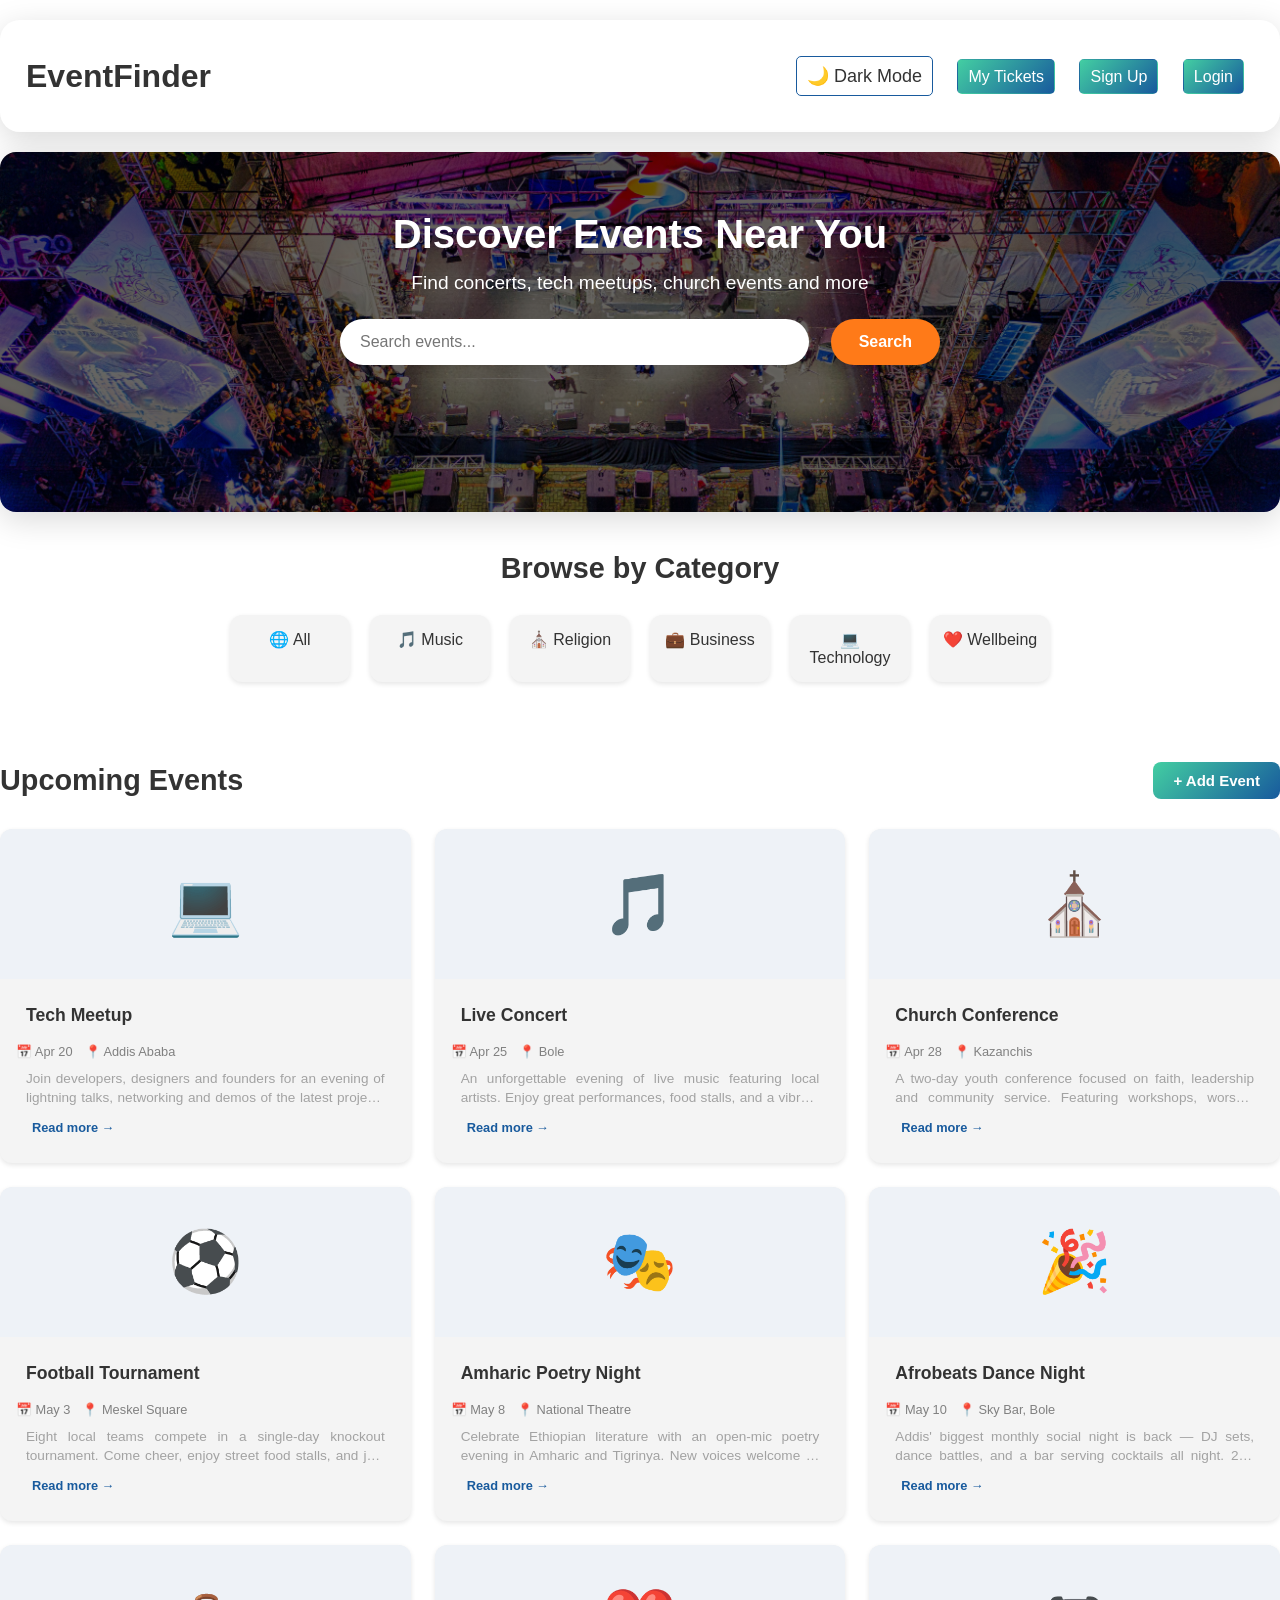
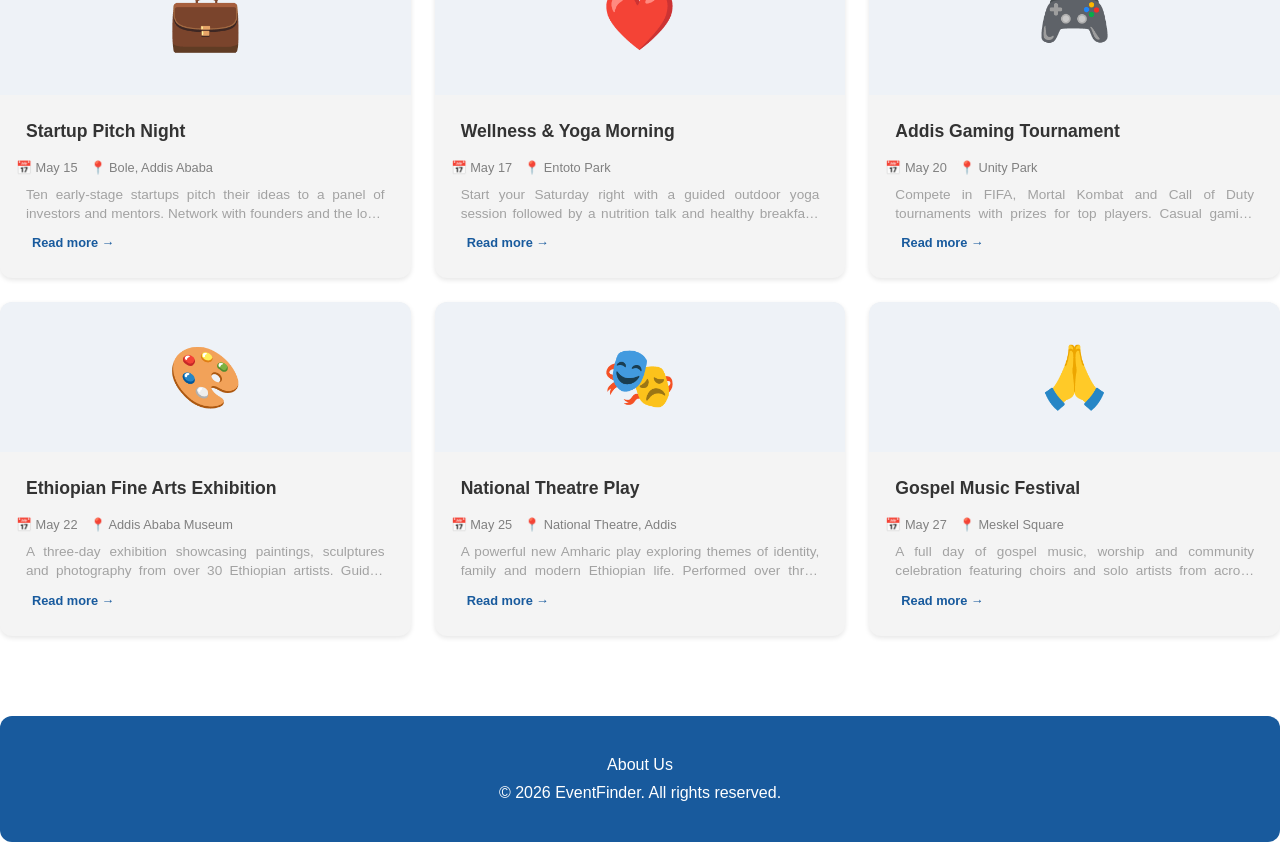
==== commit bfee9ac2: "final" ====
--- a/index.html
+++ b/index.html
@@ -5,7 +5,6 @@
     <title>Local Event Finder</title>
     <link rel="stylesheet" href="styles/base.css" />
     <link rel="stylesheet" href="styles/home-auth.css" />
-    <link rel="stylesheet" href="styles/responsiveness.css" />
   </head>
   <body>
     <!-- Navbar -->
--- a/styles/home-auth.css
+++ b/styles/home-auth.css
@@ -0,0 +1,429 @@
+body {
+  background-color: var(--bg);
+  color: var(--text);
+  margin: 0;
+  padding: 0;
+}
+
+/* Fix container width - remove side margins */
+.container, 
+body > section:first-of-type {
+  width: 100%;
+  max-width: 1400px;
+  margin: 0 auto;
+  padding: 0 20px;
+  box-sizing: border-box;
+}
+
+/* Hero Section - Full width like registration header */
+.hero {
+  width: 100%;
+  margin: 0 auto 20px auto;
+  padding: 60px 40px !important;
+  background-size: cover;
+  background-position: center;
+  border-radius: 16px;
+  box-sizing: border-box;
+}
+
+.hero h2 {
+  font-size: 2.5rem;
+  margin-bottom: 15px;
+}
+
+.hero p {
+  font-size: 1.2rem;
+  margin-bottom: 25px;
+}
+
+/* Search Box - Center and scale properly */
+.search-box {
+  display: flex;
+  justify-content: center;
+  gap: 12px;
+  max-width: 600px;
+  margin: 0 auto;
+}
+
+.search-box input {
+  flex: 1;
+  padding: 14px 20px;
+  border-radius: 30px;
+  border: none;
+  font-size: 16px;
+}
+
+.search-box button {
+  padding: 14px 28px;
+  border-radius: 30px;
+  font-size: 16px;
+  white-space: nowrap;
+}
+
+/* Categories Section */
+.categories {
+  padding: 40px 0 !important;
+}
+
+.categories h2 {
+  text-align: center;
+  margin-bottom: 30px;
+  font-size: 1.8rem;
+}
+
+.category-list {
+  display: flex;
+  flex-wrap: wrap;
+  justify-content: center;
+  gap: 20px;
+  padding: 0;
+}
+
+.category-list .card {
+  width: 120px;
+  padding: 15px 10px;
+  text-align: center;
+  cursor: pointer;
+  transition: transform 0.3s ease;
+  background: var(--card);
+  border-radius: 12px;
+}
+
+.category-list .card:hover {
+  transform: translateY(-5px);
+}
+
+/* Events Section */
+.events {
+  padding: 40px 0 !important;
+}
+
+.events-header {
+  display: flex;
+  justify-content: space-between;
+  align-items: center;
+  margin-bottom: 30px;
+  flex-wrap: wrap;
+  gap: 15px;
+}
+
+.events-header h2 {
+  margin: 0;
+  font-size: 1.8rem;
+}
+
+.add-event-btn {
+  padding: 10px 20px;
+  border-radius: 8px;
+  font-weight: bold;
+  cursor: pointer;
+  transition: all 0.3s ease;
+}
+
+.add-event-btn:hover {
+  transform: translateY(-2px);
+}
+
+/* Event Grid - 3 columns like registration grid */
+.event-grid {
+  display: grid;
+  grid-template-columns: repeat(3, 1fr);
+  gap: 24px;
+  margin: 0;
+}
+
+/* Event Cards - Consistent sizing */
+.event-card {
+  background: var(--card);
+  border-radius: 12px;
+  overflow: hidden;
+  transition: transform 0.3s ease;
+  cursor: pointer;
+  height: 100%;
+  display: flex;
+  flex-direction: column;
+}
+
+.event-card:hover {
+  transform: translateY(-5px);
+}
+
+.card-img {
+  height: 150px;
+  display: flex;
+  align-items: center;
+  justify-content: center;
+  font-size: 60px;
+  background: #eef2f7;
+}
+
+.dark-mode .card-img {
+  background: #2a2a2a;
+}
+
+.card-body {
+  padding: 16px;
+  flex: 1;
+  display: flex;
+  flex-direction: column;
+}
+
+.card-body h3 {
+  font-size: 1.1rem;
+  margin-bottom: 8px;
+}
+
+.card-meta {
+  display: flex;
+  gap: 12px;
+  font-size: 0.8rem;
+  color: gray;
+  margin-bottom: 10px;
+  flex-wrap: wrap;
+}
+
+.card-desc {
+  font-size: 0.85rem;
+  line-height: 1.4;
+  color: gray;
+  margin-bottom: 10px;
+  display: -webkit-box;
+  -webkit-line-clamp: 2;
+  -webkit-box-orient: vertical;
+  overflow: hidden;
+}
+
+.read-more {
+  margin-top: auto;
+  font-size: 0.8rem;
+  color: #185a9d;
+  cursor: pointer;
+  font-weight: bold;
+}
+
+.dark-mode .read-more {
+  color: #ff7a18;
+}
+
+/* Auth Pages (Login & Signup) - Make them like registration */
+.auth-section {
+  display: flex;
+  justify-content: center;
+  align-items: center;
+  min-height: 70vh;
+  padding: 40px 20px;
+}
+
+.auth-box {
+  background: var(--card);
+  border-radius: 20px;
+  padding: 40px;
+  width: 100%;
+  max-width: 480px;
+  box-shadow: 0 8px 32px rgba(0, 0, 0, 0.1);
+  transition: all 0.3s ease;
+}
+
+.auth-box h2 {
+  font-size: 1.8rem;
+  margin-bottom: 8px;
+}
+
+.auth-sub {
+  color: gray;
+  margin-bottom: 30px;
+}
+
+.auth-form {
+  text-align: left;
+}
+
+.form-group {
+  margin-bottom: 20px;
+}
+
+.form-group label {
+  display: block;
+  margin-bottom: 8px;
+  font-weight: 600;
+  font-size: 0.9rem;
+}
+
+.form-group input {
+  width: 100%;
+  padding: 12px;
+  border: 1px solid #ddd;
+  border-radius: 10px;
+  font-size: 1rem;
+  background: var(--bg);
+  color: var(--text);
+  box-sizing: border-box;
+}
+
+.dark-mode .form-group input {
+  border-color: #444;
+}
+
+.auth-btn {
+  width: 100%;
+  padding: 14px;
+  background: linear-gradient(135deg, #43cea2, #185a9d);
+  color: white;
+  border: none;
+  border-radius: 10px;
+  font-size: 1rem;
+  font-weight: bold;
+  cursor: pointer;
+  transition: all 0.3s ease;
+}
+
+.auth-btn:hover {
+  transform: translateY(-2px);
+  opacity: 0.95;
+}
+
+.dark-mode .auth-btn {
+  background: linear-gradient(135deg, #ff7a18, #e06c15);
+}
+
+.auth-switch {
+  text-align: center;
+  margin-top: 20px;
+  font-size: 0.85rem;
+}
+
+.auth-switch a {
+  color: #185a9d;
+  text-decoration: none;
+  font-weight: bold;
+}
+
+.dark-mode .auth-switch a {
+  color: #ff7a18;
+}
+
+/* Footer */
+footer {
+  background: #185a9d;
+  color: white;
+  text-align: center;
+  padding: 40px;
+  border-radius: 12px;
+  margin: 40px 0 20px 0;
+}
+
+.dark-mode footer {
+  background: #0a0f1a;
+}
+
+footer a {
+  color: white;
+  text-decoration: none;
+  margin: 0 10px;
+}
+
+/* ============================================
+   RESPONSIVE FOR HOME, SIGNUP & LOGIN PAGES
+   ============================================ */
+
+/* Tablet */
+@media (max-width: 768px) {
+  body .container,
+  body > section:first-of-type {
+    padding: 0 15px;
+  }
+
+  .hero {
+    padding: 40px 20px !important;
+  }
+
+  .hero h2 {
+    font-size: 1.8rem;
+  }
+
+  .hero p {
+    font-size: 1rem;
+  }
+
+  .search-box {
+    flex-direction: column;
+    max-width: 400px;
+  }
+
+  .search-box input,
+  .search-box button {
+    width: 100%;
+  }
+
+  .category-list .card {
+    width: calc(33.33% - 14px);
+    min-width: 90px;
+  }
+
+  .event-grid {
+    grid-template-columns: repeat(2, 1fr) !important;
+    gap: 16px;
+  }
+
+  .events-header {
+    flex-direction: column;
+    text-align: center;
+  }
+
+  .auth-box {
+    padding: 30px 25px;
+    max-width: 90%;
+  }
+
+  .auth-box h2 {
+    font-size: 1.5rem;
+  }
+}
+
+/* Mobile */
+@media (max-width: 480px) {
+  .hero {
+    padding: 30px 15px !important;
+  }
+
+  .hero h2 {
+    font-size: 1.5rem;
+  }
+
+  .category-list .card {
+    width: calc(50% - 10px);
+  }
+
+  .event-grid {
+    grid-template-columns: 1fr !important;
+  }
+
+  .auth-box {
+    padding: 25px 20px;
+    max-width: 95%;
+  }
+
+  .auth-box h2 {
+    font-size: 1.3rem;
+  }
+
+  .form-group input {
+    padding: 10px;
+  }
+
+  footer {
+    padding: 25px 15px;
+  }
+}
+
+/* Small phones */
+@media (max-width: 360px) {
+  .category-list .card {
+    font-size: 0.75rem;
+    padding: 10px 5px;
+  }
+
+  .card-body h3 {
+    font-size: 0.9rem;
+  }
+}
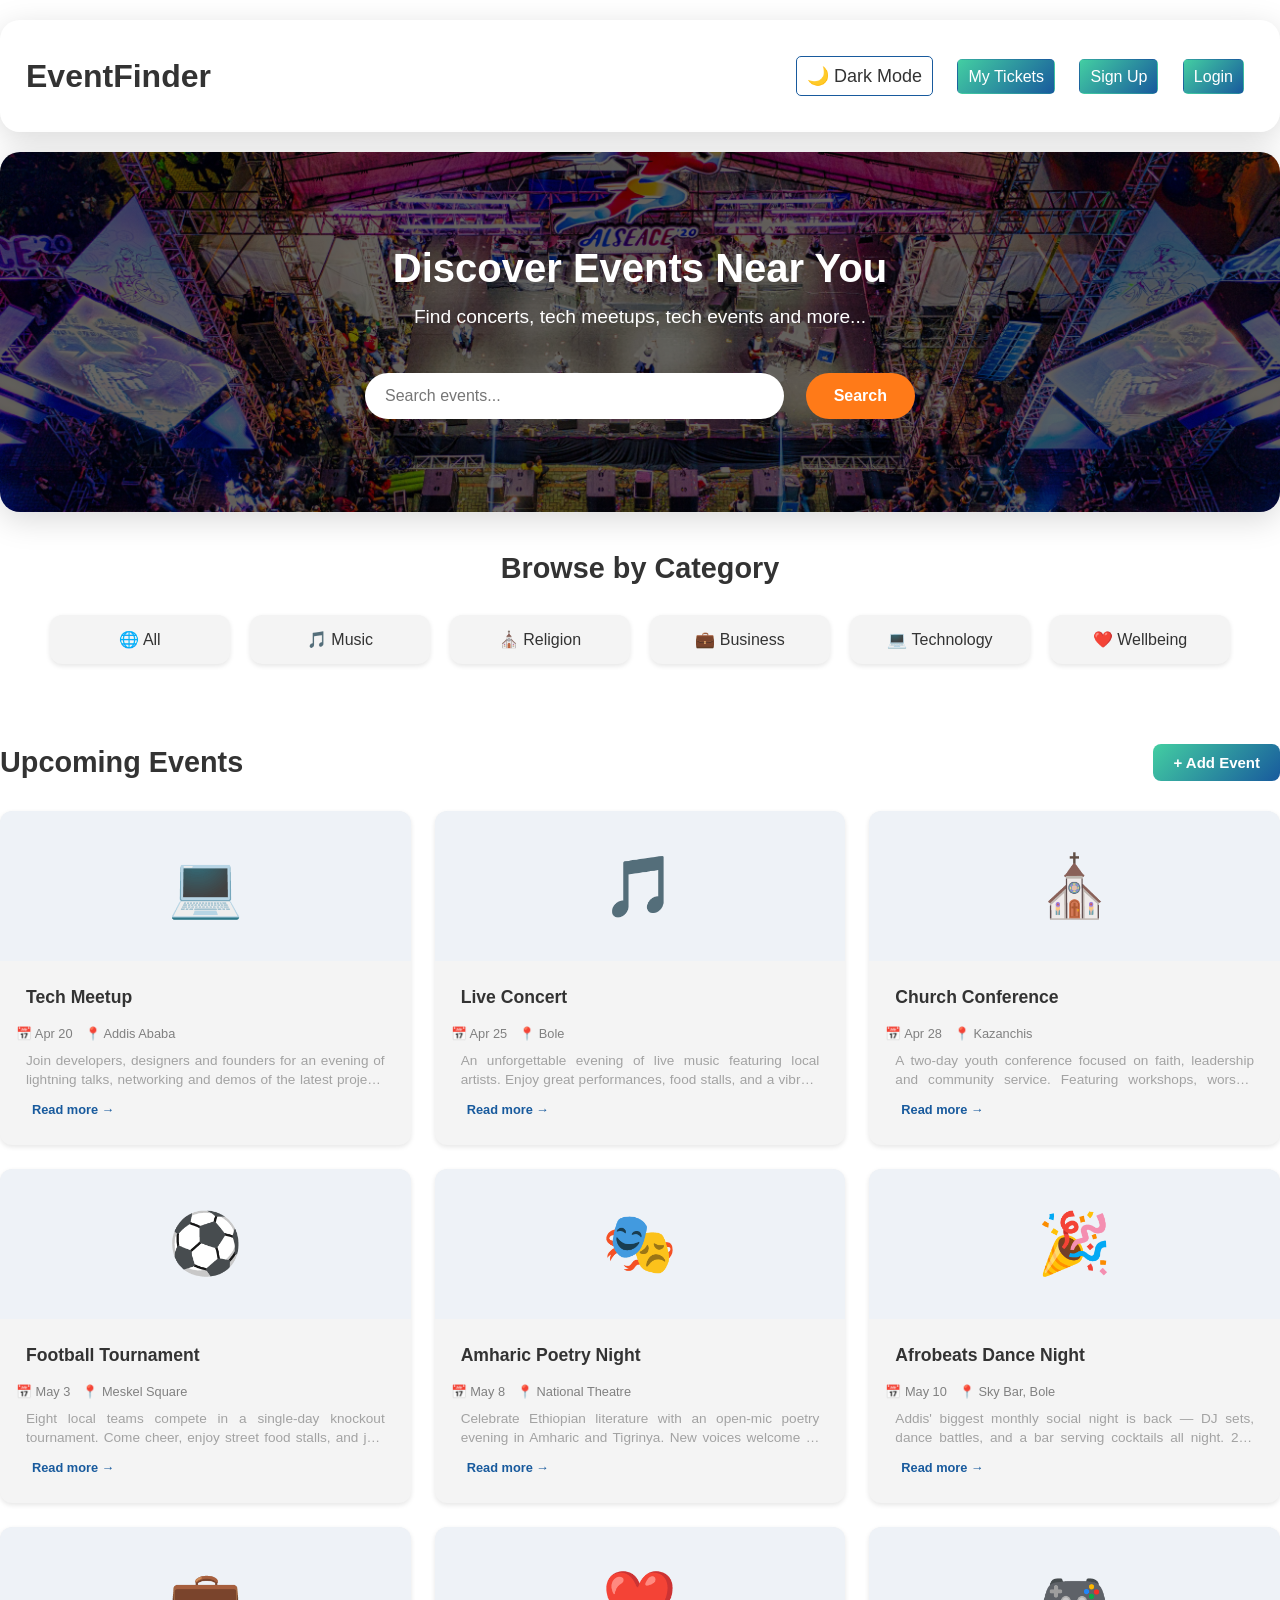
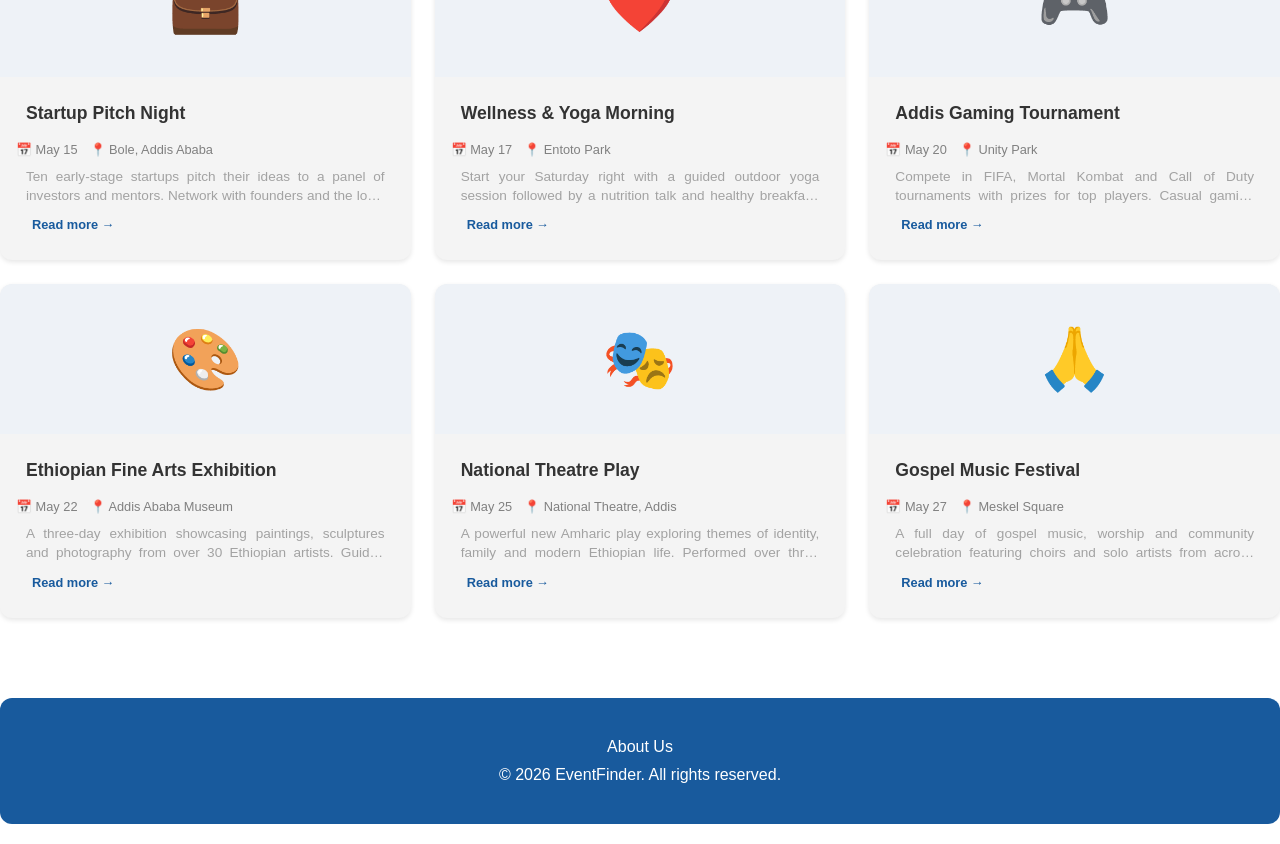
==== commit 79e05264: "final commit" ====
--- a/index.html
+++ b/index.html
@@ -5,6 +5,7 @@
     <title>Local Event Finder</title>
     <link rel="stylesheet" href="styles/base.css" />
     <link rel="stylesheet" href="styles/home-auth.css" />
+    <link rel="stylesheet" href="styles/responsiveness.css" />
   </head>
   <body>
     <!-- Navbar -->
@@ -21,7 +22,7 @@
     <!-- Hero Section -->
     <section class="hero">
       <h2>Discover Events Near You</h2>
-      <p>Find concerts, tech meetups, church events and more</p>
+      <p>Find concerts, tech meetups, tech events and more...</p>
 
       <div class="search-box">
         <input
@@ -278,74 +279,20 @@
     <script src="scripts/theme.js"></script>
 
     <!-- ADD EVENT FORM -->
-    <div
-      id="add-event-overlay"
-      onclick="closeAddEventForm(event)"
-      style="
-        display: none;
-        position: fixed;
-        inset: 0;
-        background: rgba(0, 0, 0, 0.6);
-        z-index: 999;
-        align-items: center;
-        justify-content: center;
-        padding: 20px;
-      "
-    >
-      <div
-        style="
-          background: #fff;
-          border-radius: 16px;
-          max-width: 500px;
-          width: 100%;
-          position: relative;
-          padding: 30px;
-        "
-      >
-        <button
-          onclick="closeAddEventFormDirect()"
-          style="
-            position: absolute;
-            top: 12px;
-            right: 14px;
-            background: rgba(0, 0, 0, 0.4);
-            color: #fff;
-            border: none;
-            border-radius: 50%;
-            width: 32px;
-            height: 32px;
-            font-size: 16px;
-            cursor: pointer;
-          "
-        >
-          ✕
-        </button>
-
-        <h2 style="margin-bottom: 20px">➕ Add New Event</h2>
-
-        <div class="form-group">
-          <label>Event Name</label>
-          <input
-            type="text"
-            id="new-event-name"
-            placeholder="e.g. Jazz Night in Addis"
-          />
-        </div>
-
-        <div class="form-group">
-          <label>Category</label>
-          <select
-            id="new-event-category"
-            style="
-              width: 100%;
-              padding: 12px;
-              border: 1px solid #ddd;
-              border-radius: 8px;
-              font-size: 14px;
-              background: var(--bg);
-              color: var(--text);
-            "
-          >
+    <div id="add-event-overlay" onclick="closeAddEventForm(event)" style="display: none; position: fixed; inset: 0; background: rgba(0, 0, 0, 0.75); z-index: 1000; align-items: center; justify-content: center; padding: 20px;">
+      <div onclick="event.stopPropagation()" style="background: var(--bg); border-radius: 20px; max-width: 550px; width: 100%; position: relative; padding: 30px; transition: all 0.3s ease;">
+        <button onclick="closeAddEventFormDirect()" style="position: absolute; top: 15px; right: 18px; background: rgba(0,0,0,0.4); color: #fff; border: none; border-radius: 50%; width: 34px; height: 34px; font-size: 18px; cursor: pointer;">✕</button>
+
+        <h2 style="margin-bottom: 20px; color: var(--text);">➕ Add New Event</h2>
+
+        <div class="form-group">
+          <label>Event Name *</label>
+          <input type="text" id="new-event-name" placeholder="e.g., Jazz Night in Addis" style="width: 100%; padding: 12px; border: 1px solid #ddd; border-radius: 10px; background: var(--bg); color: var(--text);" />
+        </div>
+
+        <div class="form-group">
+          <label>Category *</label>
+          <select id="new-event-category" style="width: 100%; padding: 12px; border: 1px solid #ddd; border-radius: 10px; background: var(--bg); color: var(--text);">
             <option value="music">🎵 Music</option>
             <option value="religion">⛪️ Religion</option>
             <option value="business">💼 Business</option>
@@ -353,6 +300,7 @@
             <option value="health">❤️ Wellbeing</option>
             <option value="sports">⚽️ Sports</option>
             <option value="theatre">🎭 Theatre</option>
+            <option value="poetry">📝 Poetry</option>
             <option value="finearts">🎨 Fine Arts</option>
             <option value="gaming">🎮 Gaming</option>
             <option value="social">🎉 Social</option>
@@ -360,61 +308,28 @@
         </div>
 
         <div class="form-group">
-          <label>Location</label>
-          <input
-            type="text"
-            id="new-event-location"
-            placeholder="e.g. Bole, Addis Ababa"
-          />
-        </div>
-
-        <div class="form-group">
-          <label>Date</label>
-          <input type="date" id="new-event-date" />
-        </div>
-
-        <div class="form-group">
-          <label>Description</label>
-          <textarea
-            id="new-event-desc"
-            placeholder="Describe the event..."
-            style="
-              width: 100%;
-              padding: 12px;
-              border: 1px solid #ddd;
-              border-radius: 8px;
-              font-size: 14px;
-              background: var(--bg);
-              color: var(--text);
-              height: 100px;
-              resize: none;
-            "
-          ></textarea>
-        </div>
-
-        <p
-          id="add-event-error"
-          style="color: #e74c3c; font-size: 13px; min-height: 18px"
-        ></p>
-
-        <button
-          id="add-event"
-          onclick="submitNewEvent()"
-          style="
-            width: 100%;
-            padding: 13px;
-            background: linear-gradient(135deg, #43cea2, #185a9d);
-            color: white;
-            border: none;
-            border-radius: 8px;
-            font-size: 16px;
-            font-weight: bold;
-            cursor: pointer;
-            margin-top: 5px;
-          "
-        >
-          Add Event
-        </button>
+          <label>Location *</label>
+          <input type="text" id="new-event-location" placeholder="e.g., Bole, Addis Ababa" style="width: 100%; padding: 12px; border: 1px solid #ddd; border-radius: 10px; background: var(--bg); color: var(--text);" />
+        </div>
+
+        <div class="form-group">
+          <label>Date *</label>
+          <input type="date" id="new-event-date" style="width: 100%; padding: 12px; border: 1px solid #ddd; border-radius: 10px; background: var(--bg); color: var(--text);" />
+        </div>
+
+        <div class="form-group">
+          <label>Ticket Price (ETB) *</label>
+          <input type="number" id="new-event-price" placeholder="0 for free events" value="0" min="0" style="width: 100%; padding: 12px; border: 1px solid #ddd; border-radius: 10px; background: var(--bg); color: var(--text);" />
+        </div>
+
+        <div class="form-group">
+          <label>Description *</label>
+          <textarea id="new-event-desc" placeholder="Describe the event..." rows="4" style="width: 100%; padding: 12px; border: 1px solid #ddd; border-radius: 10px; background: var(--bg); color: var(--text); resize: vertical;"></textarea>
+        </div>
+
+        <p id="add-event-error" style="color: #e74c3c; font-size: 13px; margin-bottom: 10px;"></p>
+
+        <button onclick="submitNewEvent()" style="width: 100%; padding: 14px; background: linear-gradient(135deg, #43cea2, #185a9d); color: white; border: none; border-radius: 10px; font-size: 16px; font-weight: bold; cursor: pointer; margin-top: 10px;">➕ Add Event</button>
       </div>
     </div>
 
--- a/styles/home-auth.css
+++ b/styles/home-auth.css
@@ -17,13 +17,29 @@
 
 /* Hero Section - Full width like registration header */
 .hero {
-  width: 100%;
-  margin: 0 auto 20px auto;
-  padding: 60px 40px !important;
+  text-align: center;
+  padding: 80px 40px;
+  border-radius: 20px;
+  background-image: linear-gradient(rgba(0, 0, 0, 0.6), rgba(0, 0, 0, 0.6)), url("../assets/images/hero.jpg");
+  background-color: #185a9d;
+  color: white;
   background-size: cover;
   background-position: center;
-  border-radius: 16px;
-  box-sizing: border-box;
+  margin-bottom: 30px;
+  
+  /* ADD THESE 3 LINES */
+  display: flex;
+  flex-direction: column;
+  justify-content: center;
+  align-items: center;
+}
+
+.search-box {
+  display: flex;
+  justify-content: center;
+  gap: 12px;
+  max-width: 550px;
+  width: 100%;
 }
 
 .hero h2 {
@@ -34,15 +50,6 @@
 .hero p {
   font-size: 1.2rem;
   margin-bottom: 25px;
-}
-
-/* Search Box - Center and scale properly */
-.search-box {
-  display: flex;
-  justify-content: center;
-  gap: 12px;
-  max-width: 600px;
-  margin: 0 auto;
 }
 
 .search-box input {
@@ -80,7 +87,7 @@
 }
 
 .category-list .card {
-  width: 120px;
+  width: 180px;
   padding: 15px 10px;
   text-align: center;
   cursor: pointer;
--- a/styles/responsiveness.css
+++ b/styles/responsiveness.css
@@ -0,0 +1,528 @@
+/* Tablet Styles (max-width: 768px) */
+@media (max-width: 768px) {
+  /* General Layout */
+  body {
+    margin: 0 !important;
+    padding: 0 15px !important;
+  }
+
+  section {
+    padding: 30px 15px !important;
+  }
+
+  /* Navbar */
+  .navbar {
+    flex-direction: column;
+    gap: 15px;
+    text-align: center;
+    padding: 20px 15px !important;
+    margin: 15px 0px !important;
+  }
+
+  .navbar nav {
+    display: flex;
+    flex-wrap: wrap;
+    justify-content: center;
+    gap: 10px;
+  }
+
+  .navbar a,
+  #theme-toggle {
+    margin: 0 !important;
+    padding: 8px 12px !important;
+    font-size: 14px;
+  }
+
+  /* Hero Section - Homepage */
+  .hero {
+    padding: 40px 20px !important;
+    text-align: center;
+  }
+
+  .hero h2 {
+    font-size: 24px;
+  }
+
+  .hero p {
+    font-size: 16px;
+  }
+
+  .search-box {
+    display: flex;
+    flex-direction: column;
+    gap: 10px;
+    align-items: center;
+    width: 100%;
+    max-width: 400px;
+    margin: 0 auto;
+  }
+
+  .search-box input {
+    width: 100%;
+    margin-left: 0 !important;
+  }
+
+  .search-box button {
+    width: 100%;
+    margin-left: 0 !important;
+  }
+
+  /* Categories Section - Homepage */
+  .category-list {
+    gap: 12px;
+    justify-content: center;
+  }
+
+  .category-list .card {
+    width: calc(33.33% - 12px);
+    min-width: 90px;
+    padding: 12px 8px;
+    font-size: 13px;
+    text-align: center;
+  }
+
+  /* Events Grid - Homepage */
+  .event-grid {
+    grid-template-columns: repeat(2, 1fr) !important;
+    gap: 16px;
+  }
+
+  .events {
+    padding: 20px 15px !important;
+  }
+
+  .events-header {
+    flex-direction: column;
+    gap: 12px;
+    text-align: center;
+  }
+
+  .add-event-btn {
+    width: 100%;
+    max-width: 200px;
+  }
+
+  /* Event Cards */
+  .card-img {
+    height: 110px;
+    font-size: 44px;
+  }
+
+  .card-body {
+    padding: 10px 12px 14px;
+  }
+
+  .card-body h3 {
+    font-size: 15px;
+  }
+
+  .card-meta {
+    flex-wrap: wrap;
+    gap: 8px;
+    font-size: 11px;
+  }
+
+  /* Categories Page */
+  .categories-container {
+    margin: 20px 0 !important;
+    padding: 20px 15px !important;
+  }
+
+  .categories-grid {
+    grid-template-columns: repeat(2, 1fr) !important;
+    gap: 15px;
+  }
+
+  .category {
+    width: 100% !important;
+    height: 100px !important;
+    font-size: 18px;
+  }
+
+  /* About Page */
+  .about-main {
+    padding: 40px 20px !important;
+  }
+
+  .about-wrapper {
+    flex-direction: column;
+    gap: 30px;
+    text-align: center;
+  }
+
+  .about-content {
+    max-width: 100%;
+  }
+
+  .about-content h2 {
+    font-size: 1.8rem;
+  }
+
+  .about-features {
+    grid-template-columns: repeat(2, 1fr) !important;
+    gap: 15px;
+  }
+
+  .about-stats {
+    justify-content: center;
+    gap: 20px;
+  }
+
+  .about-cta {
+    justify-content: center;
+  }
+
+  /* Auth Pages (Login, Signup, Register) */
+  .auth-section {
+    padding: 40px 15px !important;
+  }
+
+  .auth-box {
+    max-width: 100% !important;
+    width: 100% !important;
+    padding: 25px 20px !important;
+    margin: 0 auto !important;
+    box-sizing: border-box;
+  }
+
+  .auth-box h2 {
+    font-size: 24px;
+  }
+
+  /* Registration Page Specific */
+  .event-summary {
+    padding: 15px !important;
+  }
+
+  .ticket-option {
+    padding: 12px !important;
+  }
+
+  .form-row {
+    grid-template-columns: 1fr;
+    gap: 10px;
+  }
+
+  .quantity-selector {
+    justify-content: center;
+  }
+
+  /* My Tickets Page */
+  .tickets-container {
+    margin: 20px 0 !important;
+    padding: 15px !important;
+    width: 100% !important;
+  }
+
+  .ticket-card {
+    padding: 15px !important;
+  }
+
+  .ticket-header h3 {
+    font-size: 16px;
+  }
+
+  .delete-ticket-btn {
+    width: 28px;
+    height: 28px;
+    font-size: 16px;
+  }
+
+  /* Modal */
+  #modal-overlay .modal-container,
+  #add-event-overlay > div {
+    max-width: 95%;
+    margin: 0 auto;
+  }
+
+  /* Footer */
+  footer {
+    padding: 25px 20px !important;
+    margin: 15px 0;
+    text-align: center;
+  }
+}
+
+/* Mobile Styles (max-width: 480px) */
+@media (max-width: 480px) {
+  /* General */
+  body {
+    padding: 0 10px !important;
+  }
+
+  section {
+    padding: 25px 10px !important;
+  }
+
+  /* Navbar */
+  .navbar h1.logo {
+    font-size: 20px;
+  }
+
+  .navbar a,
+  #theme-toggle {
+    font-size: 12px;
+    padding: 6px 10px !important;
+  }
+
+  /* Hero Section */
+  .hero {
+    padding: 30px 15px !important;
+    height: 20vh;
+  }
+
+  .hero h2 {
+    font-size: 20px;
+  }
+
+  .hero p {
+    font-size: 14px;
+  }
+
+  .search-box input,
+  .search-box button {
+    padding: 12px 16px;
+  }
+
+  /* Categories - 2 columns on mobile */
+  .category-list .card {
+    width: calc(50% - 10px);
+    min-width: auto;
+    font-size: 13px;
+  }
+
+  .category-list {
+    gap: 10px;
+  }
+
+  /* Events Grid - 1 column on mobile */
+  .event-grid {
+    grid-template-columns: 1fr !important;
+    gap: 16px;
+  }
+
+  /* Cards */
+  .card-img {
+    height: 100px;
+    font-size: 40px;
+  }
+
+  .card-body h3 {
+    font-size: 16px;
+  }
+
+  .user-card-actions {
+    flex-direction: column;
+    gap: 6px;
+  }
+
+  .edit-btn,
+  .delete-btn {
+    padding: 8px;
+    font-size: 13px;
+  }
+
+  /* Categories Page */
+  .categories-grid {
+    grid-template-columns: 1fr !important;
+  }
+
+  .category {
+    height: 80px !important;
+    font-size: 16px;
+  }
+
+  /* About Page */
+  .about-main {
+    padding: 30px 15px !important;
+  }
+
+  .about-content h2 {
+    font-size: 1.5rem;
+  }
+
+  .about-features {
+    grid-template-columns: 1fr !important;
+  }
+
+  .about-stats {
+    flex-wrap: wrap;
+    gap: 15px;
+  }
+
+  .about-stats h3 {
+    font-size: 1.2rem;
+  }
+
+  .about-cta {
+    flex-direction: column;
+    gap: 10px;
+  }
+
+  .primary-btn,
+  .secondary-btn {
+    width: 100%;
+  }
+
+  /* Auth Pages */
+  .auth-box {
+    padding: 20px 15px !important;
+  }
+
+  .auth-box h2 {
+    font-size: 22px;
+  }
+
+  .auth-sub {
+    font-size: 13px;
+  }
+
+  .form-group input {
+    padding: 10px;
+  }
+
+  .auth-btn {
+    padding: 12px;
+  }
+
+  /* Registration Page */
+  .ticket-option {
+    flex-direction: column;
+    text-align: center;
+    gap: 8px;
+  }
+
+  .ticket-price {
+    font-size: 16px;
+  }
+
+  .quantity-btn {
+    width: 28px;
+    height: 28px;
+    font-size: 16px;
+  }
+
+  .quantity-input {
+    width: 45px;
+  }
+
+  .register-btn-submit {
+    padding: 10px;
+    font-size: 14px;
+  }
+
+  /* My Tickets Page */
+  .ticket-card {
+    padding: 12px !important;
+  }
+
+  .ticket-header h3 {
+    font-size: 14px;
+  }
+
+  .ticket-details {
+    flex-direction: column;
+    align-items: flex-start;
+    gap: 8px;
+  }
+
+  .delete-ticket-btn {
+    width: 24px;
+    height: 24px;
+    font-size: 14px;
+  }
+
+  .add-event-btn {
+    padding: 8px;
+    font-size: 13px;
+  }
+
+  /* Modal close button */
+  #modal-overlay .close-modal,
+  #add-event-overlay button {
+    width: 36px;
+    height: 36px;
+    font-size: 18px;
+  }
+
+  /* Footer */
+  footer {
+    padding: 20px 15px !important;
+  }
+}
+
+/* Extra Small Devices (max-width: 360px) */
+@media (max-width: 360px) {
+  body {
+    padding: 0 8px !important;
+  }
+
+  .hero h2 {
+    font-size: 18px;
+  }
+
+  .category-list .card {
+    font-size: 11px;
+    padding: 8px;
+  }
+
+  .card-body h3 {
+    font-size: 14px;
+  }
+
+  .auth-box h2 {
+    font-size: 18px;
+  }
+
+  .ticket-header h3 {
+    font-size: 12px;
+  }
+}
+
+/* Landscape Mode for Mobile */
+@media (max-width: 768px) and (orientation: landscape) {
+  .hero {
+    padding: 20px !important;
+  }
+
+  .event-grid {
+    grid-template-columns: repeat(2, 1fr) !important;
+  }
+
+  .auth-box {
+    max-width: 80% !important;
+  }
+
+  .ticket-option {
+    padding: 8px !important;
+  }
+}
+
+/* Desktop Small (1024px and below) */
+@media (max-width: 1024px) and (min-width: 769px) {
+  body {
+    padding: 0 20px !important;
+  }
+
+  .event-grid {
+    grid-template-columns: repeat(2, 1fr) !important;
+    gap: 20px;
+  }
+
+  .auth-box {
+    max-width: 500px !important;
+  }
+
+  .tickets-container {
+    max-width: 700px;
+  }
+}
+
+/* Desktop Large (1200px and above) */
+@media (min-width: 1200px) {
+  body {
+    padding: 0;
+    margin: 0 auto;
+    max-width: 1400px;
+  }
+}
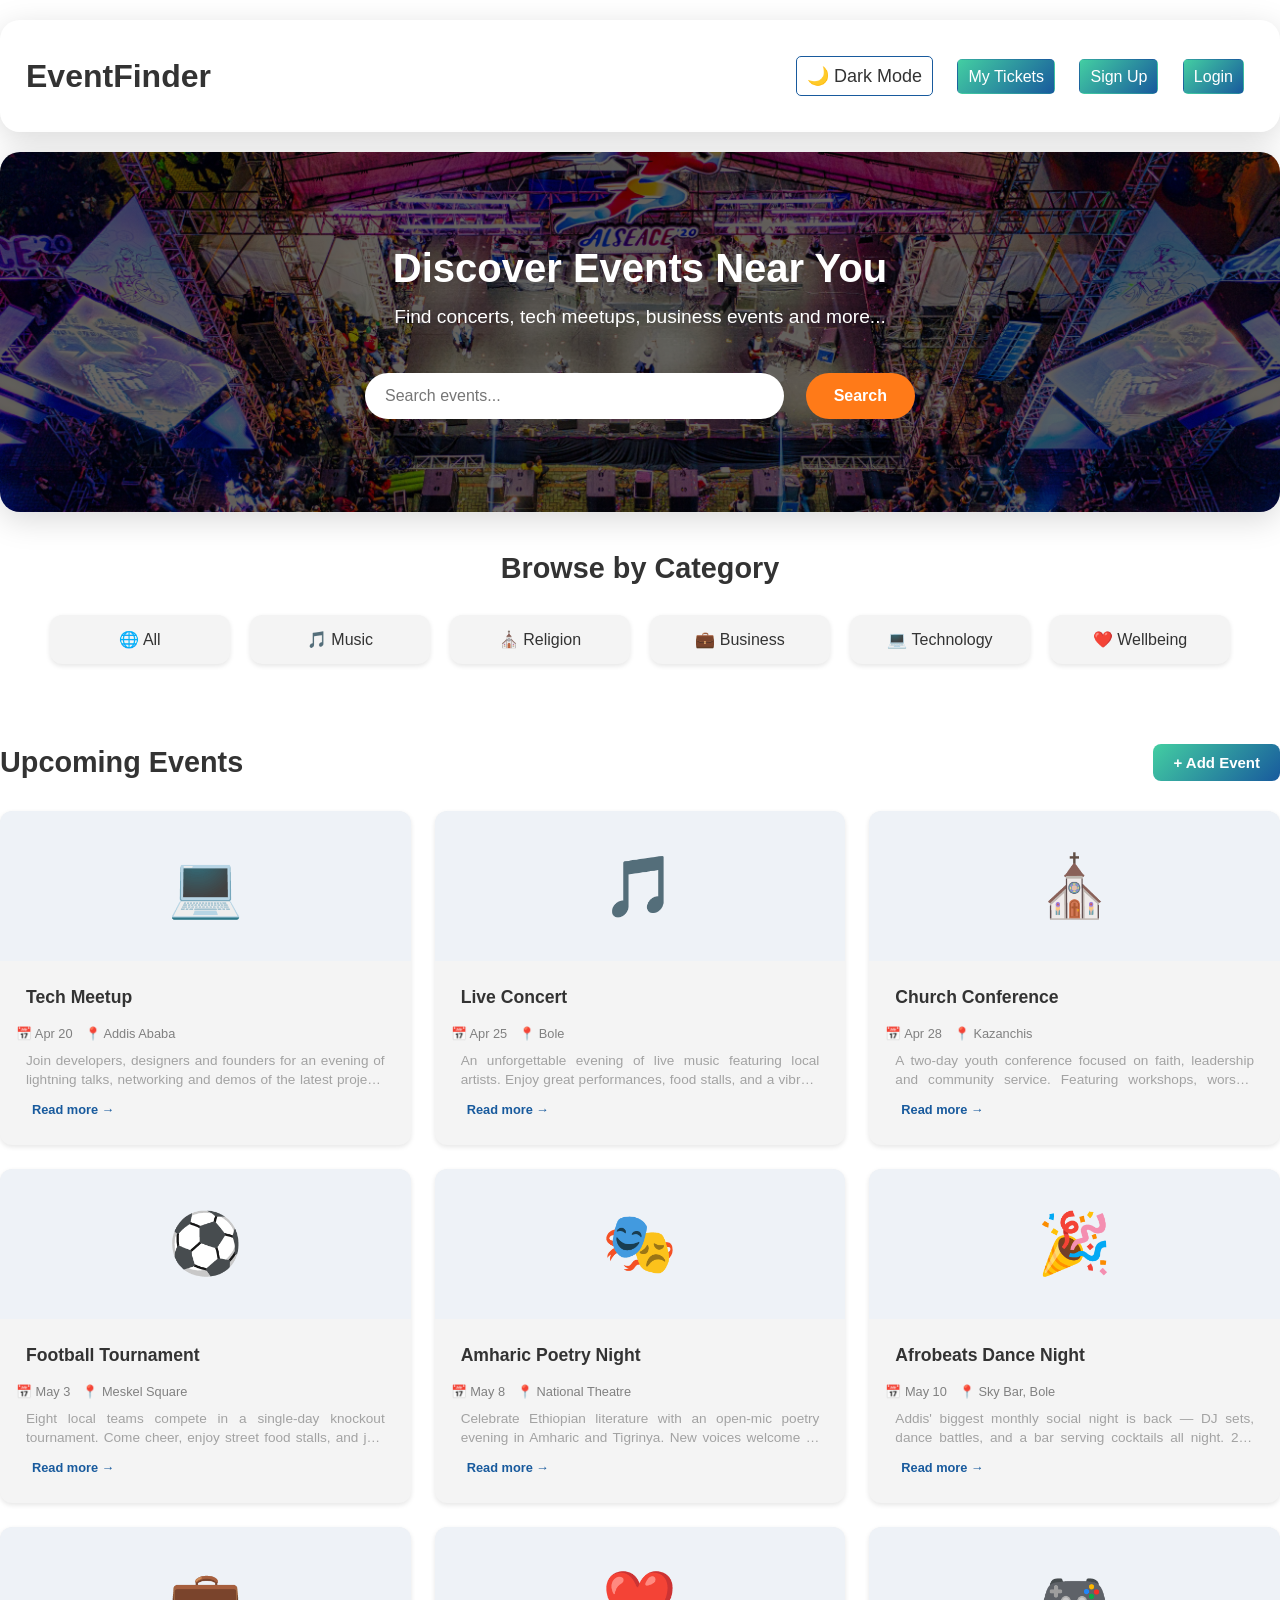
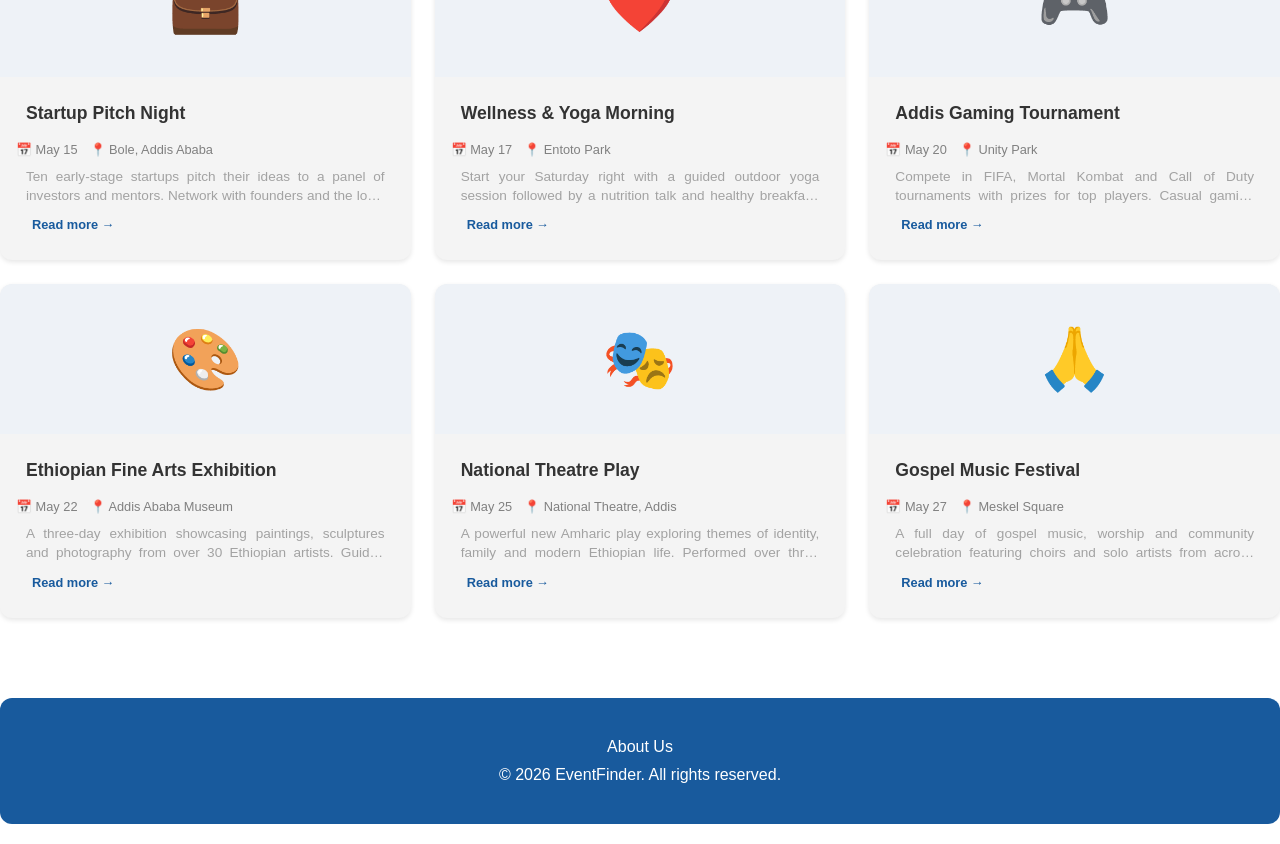
==== commit 2591ddda: "final" ====
--- a/index.html
+++ b/index.html
@@ -22,7 +22,7 @@
     <!-- Hero Section -->
     <section class="hero">
       <h2>Discover Events Near You</h2>
-      <p>Find concerts, tech meetups, tech events and more...</p>
+      <p>Find concerts, tech meetups, business events and more...</p>
 
       <div class="search-box">
         <input
--- a/styles/base.css
+++ b/styles/base.css
@@ -20,6 +20,23 @@
 
 .dark-mode #modal-content {
   color: #000;
+}
+
+/* Make buttons visible in dark mode */
+.dark-mode .quantity-btn {
+  background: #ff7a18;
+  border: none;
+  color: white;
+}
+
+.dark-mode .quantity-btn:hover {
+  background: #e06c15;
+}
+
+.dark-mode .quantity-input {
+  background: #1e1e1e;
+  border: 1px solid #ff7a18;
+  color: white;
 }
 
 * {
